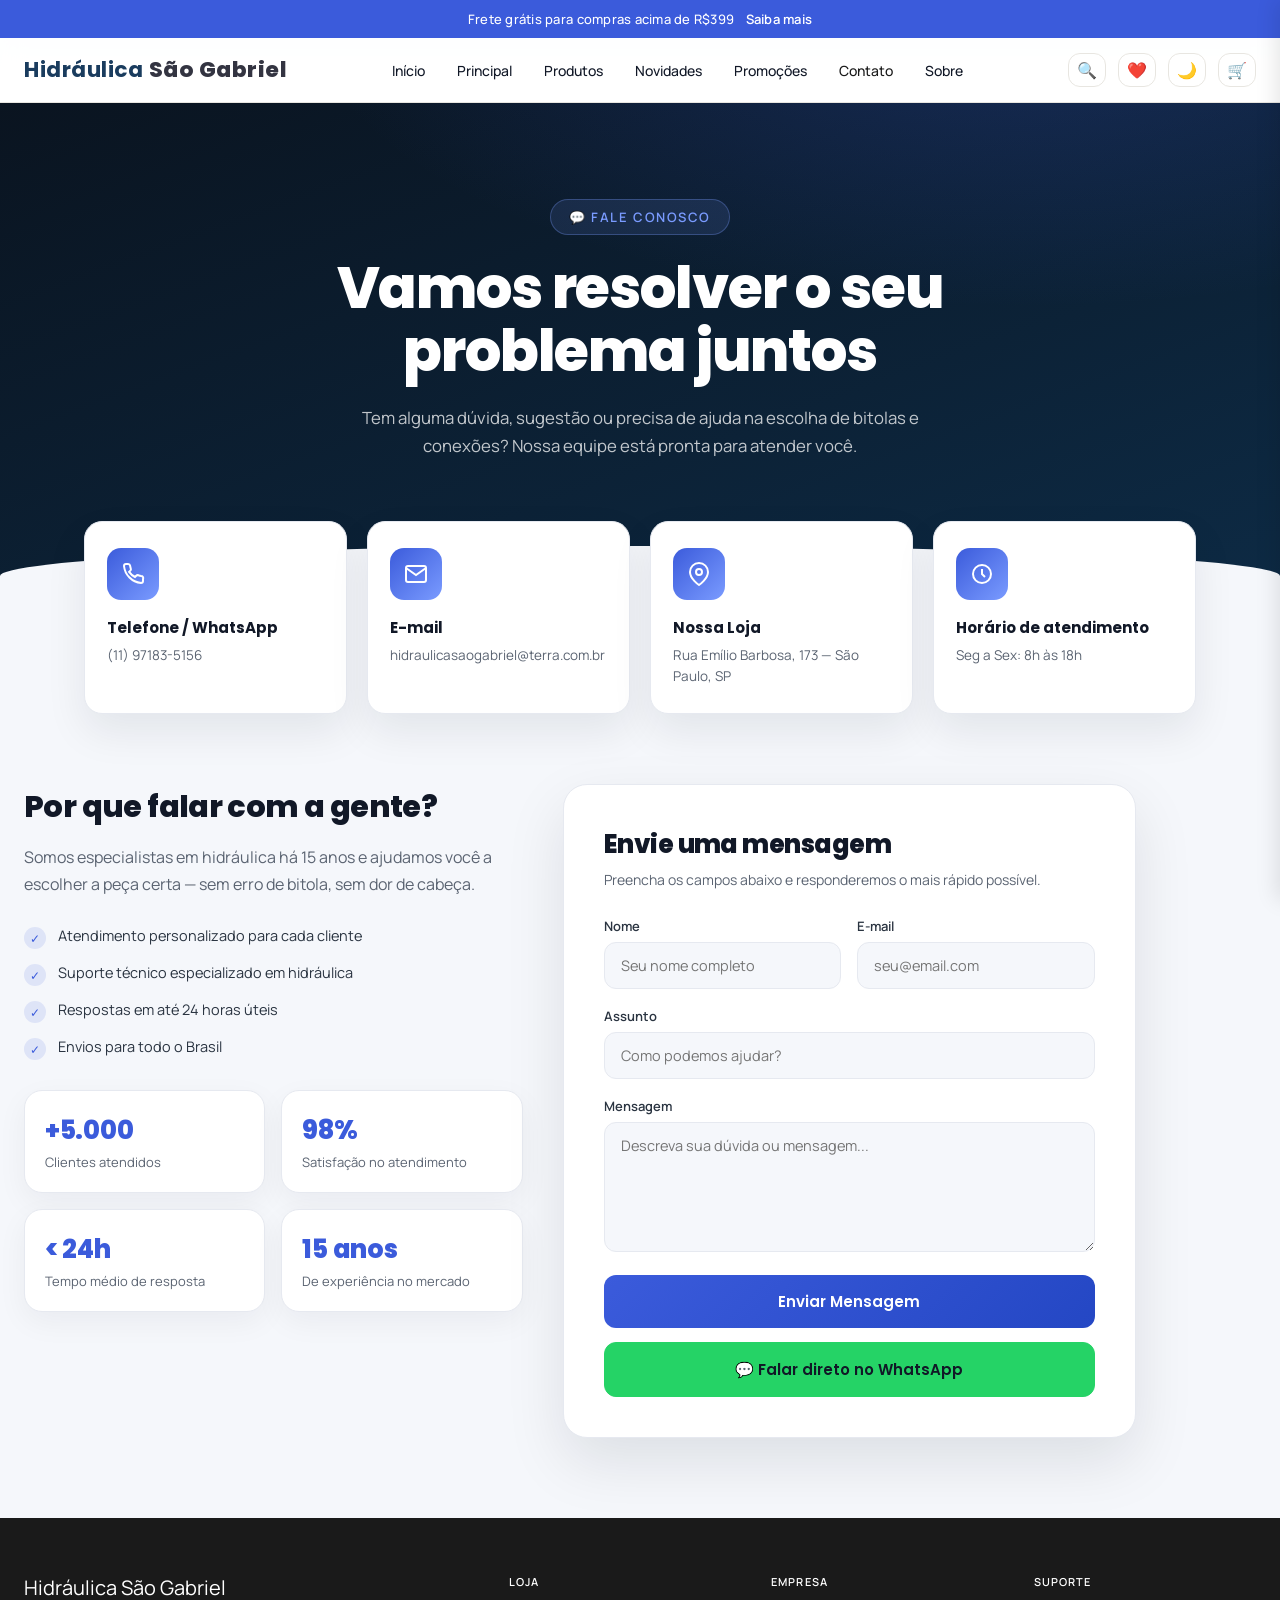
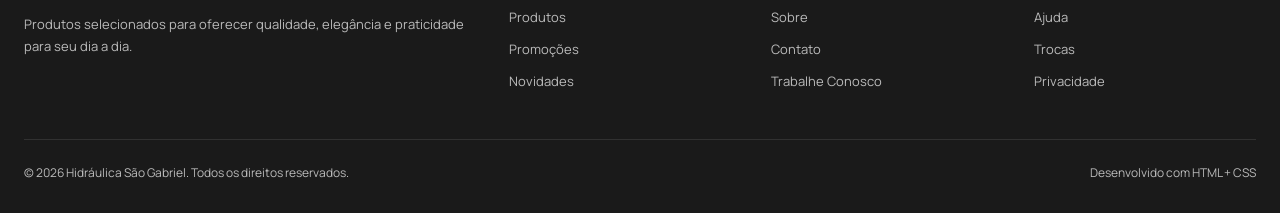
==== pages/contato.html @ 65eee52f "first commit" ====
<!DOCTYPE html>
<html lang="pt-BR">
<head>
    <meta charset="UTF-8">
    <meta name="viewport" content="width=device-width, initial-scale=1.0">
    <title>Contato — Hidráulica São Gabriel</title>

    <link rel="stylesheet" href="../css/style.css">
    <link rel="preconnect" href="https://fonts.googleapis.com">
    <link rel="preconnect" href="https://fonts.gstatic.com" crossorigin>
    <link href="https://fonts.googleapis.com/css2?family=Poppins:wght@400;600;700;800&family=Manrope:wght@400;500;600;700&display=swap" rel="stylesheet">

    <style>
        /* ═══════════════════════════════════════
           CONTATO — estilos dedicados da página
           ═══════════════════════════════════════ */
        :root {
            --navy:    #0a1420;
            --navy-2:  #0d2a44;
            --blue:    #3B5BDB;
            --blue-lt: #7a9bff;
            --surface: #ffffff;
            --surface-2:#f5f7fb;
            --ink:     #111827;
            --muted:   #5b6472;
            --line:    #e6e9f0;
            --radius:  18px;
            --radius-lg: 24px;
        }

        body.contato-page {
            background: var(--surface-2);
            font-family: 'Manrope', sans-serif;
            color: var(--ink);
            -webkit-font-smoothing: antialiased;
        }
        body.contato-page a { text-decoration: none; color: inherit; }

        .contato-wrap { max-width: 1160px; margin-inline: auto; padding-inline: 24px; }

        /* ── Hero ── */
        .contato-hero {
            position: relative;
            overflow: hidden;
            background:
                radial-gradient(1200px 500px at 80% -20%, rgba(59,91,219,.25), transparent 60%),
                linear-gradient(160deg, var(--navy) 0%, var(--navy-2) 100%);
            color: #fff;
            padding: 96px 0 120px;
            text-align: center;
        }
        .contato-hero::after {
            content: "";
            position: absolute;
            inset: auto 0 0 0;
            height: 70px;
            background: var(--surface-2);
            border-radius: 50% 50% 0 0 / 30px 30px 0 0;
            transform: translateY(35px);
        }
        .contato-hero__badge {
            display: inline-flex;
            align-items: center;
            gap: 8px;
            font-size: 13px;
            font-weight: 600;
            letter-spacing: .12em;
            text-transform: uppercase;
            color: var(--blue-lt);
            background: rgba(122,155,255,.12);
            border: 1px solid rgba(122,155,255,.3);
            padding: 8px 18px;
            border-radius: 999px;
            margin-bottom: 22px;
        }
        .contato-hero h1 {
            font-family: 'Poppins', sans-serif;
            font-size: clamp(2.3rem, 5vw, 3.6rem);
            font-weight: 800;
            letter-spacing: -.02em;
            line-height: 1.1;
            max-width: 700px;
            margin-inline: auto;
        }
        .contato-hero p {
            max-width: 560px;
            margin: 20px auto 0;
            color: rgba(255,255,255,.75);
            font-size: 1.05rem;
            line-height: 1.7;
        }

        /* ── Cards de contato ── */
        .contato-cards {
            display: grid;
            grid-template-columns: repeat(4, 1fr);
            gap: 20px;
            margin-top: -60px;
            position: relative;
            z-index: 3;
        }
        .contato-card {
            background: var(--surface);
            border: 1px solid var(--line);
            border-radius: var(--radius);
            padding: 26px 22px;
            box-shadow: 0 18px 40px rgba(10,20,32,.08);
            transition: transform .3s ease, box-shadow .3s ease;
        }
        .contato-card:hover {
            transform: translateY(-6px);
            box-shadow: 0 26px 55px rgba(10,20,32,.14);
        }
        .contato-card__icon {
            width: 52px; height: 52px;
            display: flex; align-items: center; justify-content: center;
            border-radius: 14px;
            background: linear-gradient(135deg, var(--blue), var(--blue-lt));
            color: #fff;
            margin-bottom: 16px;
        }
        .contato-card__icon svg { width: 24px; height: 24px; }
        .contato-card h3 {
            font-family: 'Poppins', sans-serif;
            font-size: 15px;
            font-weight: 700;
            margin-bottom: 6px;
        }
        .contato-card p {
            font-size: 13.5px;
            color: var(--muted);
            line-height: 1.55;
            word-break: break-word;
        }
        .contato-card a:hover { color: var(--blue); }

        /* ── Seção principal (info + form) ── */
        .contato-main {
            display: grid;
            grid-template-columns: 1fr 1.15fr;
            gap: 40px;
            margin: 70px 0 80px;
            align-items: start;
        }

        /* Info lateral */
        .contato-info h2 {
            font-family: 'Poppins', sans-serif;
            font-size: 1.9rem;
            font-weight: 800;
            letter-spacing: -.02em;
            margin-bottom: 14px;
        }
        .contato-info > p {
            color: var(--muted);
            line-height: 1.7;
            margin-bottom: 28px;
        }
        .contato-info__list { list-style: none; display: flex; flex-direction: column; gap: 14px; }
        .contato-info__list li {
            display: flex;
            align-items: flex-start;
            gap: 12px;
            font-size: 14.5px;
            color: #2a3441;
        }
        .contato-info__list .check {
            flex: none;
            width: 22px; height: 22px;
            display: flex; align-items: center; justify-content: center;
            border-radius: 50%;
            background: rgba(59,91,219,.12);
            color: var(--blue);
            font-size: 12px;
            margin-top: 1px;
        }

        /* Stats */
        .contato-stats {
            display: grid;
            grid-template-columns: 1fr 1fr;
            gap: 16px;
            margin-top: 30px;
        }
        .contato-stat {
            background: var(--surface);
            border: 1px solid var(--line);
            border-radius: var(--radius);
            padding: 20px;
            box-shadow: 0 10px 30px rgba(10,20,32,.05);
        }
        .contato-stat strong {
            display: block;
            font-family: 'Poppins', sans-serif;
            font-size: 1.6rem;
            font-weight: 800;
            color: var(--blue);
            letter-spacing: -.01em;
        }
        .contato-stat span {
            font-size: 13px;
            color: var(--muted);
        }

        /* Form card */
        .contato-form-card {
            background: var(--surface);
            border: 1px solid var(--line);
            border-radius: var(--radius-lg);
            padding: 40px;
            box-shadow: 0 24px 60px rgba(10,20,32,.1);
        }
        .contato-form-card h2 {
            font-family: 'Poppins', sans-serif;
            font-size: 1.6rem;
            font-weight: 800;
            letter-spacing: -.02em;
            margin-bottom: 6px;
        }
        .contato-form-card .sub {
            color: var(--muted);
            font-size: 14px;
            margin-bottom: 28px;
        }

        .field { margin-bottom: 18px; }
        .field label {
            display: block;
            font-size: 13px;
            font-weight: 600;
            margin-bottom: 7px;
            color: #2a3441;
        }
        .field input,
        .field textarea {
            width: 100%;
            font-family: inherit;
            font-size: 14.5px;
            padding: 13px 16px;
            border: 1.5px solid var(--line);
            border-radius: 12px;
            background: var(--surface-2);
            color: var(--ink);
            transition: border-color .2s, box-shadow .2s, background .2s;
            resize: vertical;
        }
        .field textarea { min-height: 130px; }
        .field input:focus,
        .field textarea:focus {
            outline: none;
            border-color: var(--blue);
            background: #fff;
            box-shadow: 0 0 0 4px rgba(59,91,219,.12);
        }
        .field-row {
            display: grid;
            grid-template-columns: 1fr 1fr;
            gap: 16px;
        }

        .btn-contato {
            display: inline-flex;
            align-items: center;
            justify-content: center;
            gap: 8px;
            width: 100%;
            padding: 15px 28px;
            border: none;
            border-radius: 12px;
            background: linear-gradient(135deg, var(--blue), #2447c4);
            color: #fff;
            font-family: 'Poppins', sans-serif;
            font-size: 15px;
            font-weight: 600;
            cursor: pointer;
            transition: transform .2s, box-shadow .2s;
        }
        .btn-contato:hover {
            transform: translateY(-2px);
            box-shadow: 0 14px 30px rgba(59,91,219,.35);
        }
        .btn-whats {
            display: inline-flex;
            align-items: center;
            justify-content: center;
            gap: 8px;
            width: 100%;
            margin-top: 14px;
            padding: 15px 28px;
            border: 1.5px solid #25d366;
            border-radius: 12px;
            background: #25d366;
            color: #fff;
            font-family: 'Poppins', sans-serif;
            font-size: 15px;
            font-weight: 600;
            transition: transform .2s, box-shadow .2s;
        }
        .btn-whats:hover {
            transform: translateY(-2px);
            box-shadow: 0 14px 30px rgba(37,211,102,.35);
        }

        /* Pop-up */
        .popup-overlay {
            display: none;
            position: fixed;
            inset: 0;
            background: rgba(10,20,32,.55);
            backdrop-filter: blur(3px);
            z-index: 1000;
            align-items: center;
            justify-content: center;
            padding: 20px;
        }
        .popup-overlay.aberto { display: flex; }
        .popup-card {
            background: var(--surface);
            border-radius: var(--radius-lg);
            padding: 44px 36px;
            max-width: 420px;
            width: 100%;
            text-align: center;
            box-shadow: 0 30px 70px rgba(0,0,0,.25);
            animation: popup-in .35s ease;
        }
        @keyframes popup-in {
            from { opacity: 0; transform: translateY(20px) scale(.96); }
            to   { opacity: 1; transform: translateY(0) scale(1); }
        }
        .popup-card .icon {
            width: 72px; height: 72px;
            margin: 0 auto 18px;
            border-radius: 50%;
            background: rgba(37,211,102,.15);
            display: flex; align-items: center; justify-content: center;
            font-size: 34px;
        }
        .popup-card h3 {
            font-family: 'Poppins', sans-serif;
            font-size: 1.4rem;
            font-weight: 800;
            margin-bottom: 10px;
        }
        .popup-card p { color: var(--muted); font-size: 14px; margin-bottom: 26px; line-height: 1.6; }

        /* Responsivo */
        @media (max-width: 900px) {
            .contato-cards { grid-template-columns: 1fr 1fr; }
            .contato-main { grid-template-columns: 1fr; }
        }
        @media (max-width: 560px) {
            .contato-cards { grid-template-columns: 1fr; }
            .contato-stats { grid-template-columns: 1fr; }
            .field-row { grid-template-columns: 1fr; }
            .contato-form-card { padding: 26px 20px; }
            .contato-hero { padding: 80px 0 100px; }
        }
        /* ═══════════════════════════════════════
   DARK MODE — tema escuro
   ═══════════════════════════════════════ */
body.dark-mode.sobre-page,
body.dark-mode.contato-page {
    --surface:   #151f2f;
    --surface-2: #0b1220;
    --ink:       #eef2f8;
    --muted:     #a4b1c2;
    --line:      #2b3b54;
    background: var(--surface-2);
    color: var(--ink);
}

/* Textos que estavam com cor clara fixa */
body.dark-mode .sobre-porque__list li,
body.dark-mode .contato-info__list li,
body.dark-mode .field label {
    color: #e8edf5;
}

/* Campos de formulário */
body.dark-mode .field input,
body.dark-mode .field textarea {
    background: var(--surface);
    color: var(--ink);
    border-color: var(--line);
}
body.dark-mode .field input::placeholder,
body.dark-mode .field textarea::placeholder {
    color: #7b8aa0;
}
body.dark-mode .field input:focus,
body.dark-mode .field textarea:focus {
    background: #1b2637;
    border-color: var(--blue-lt);
    box-shadow: 0 0 0 4px rgba(122,155,255,.16);
}

/* Ajustes de contraste no escuro */
body.dark-mode .sobre-cat strong,
body.dark-mode .sobre-stat__num,
body.dark-mode .contato-stat strong {
    color: var(--blue-lt);
}

    </style>
</head>
<body class="contato-page">

    <!-- Banner -->
    <div class="promo-banner">
        Frete grátis para compras acima de R$399
        <a href="#">Saiba mais</a>
    </div>

    <header class="header">
        <div class="container header__inner">
            <a href="index.html" class="header__logo">
                <span class="header__logo-text">Hidráulica <strong>São Gabriel</strong></span>
            </a>

            <nav>
                <ul class="header__nav">
                    <li><a href="index.html">Início</a></li>
                    <li><a href="paginamain.html">Principal</a></li>
                    <li><a href="produtos.html">Produtos</a></li>
                    <li><a href="novidades.html">Novidades</a></li>
                    <li><a href="promocoes.html">Promoções</a></li>
                    <li><a href="contato.html" class="active">Contato</a></li>
                    <li><a href="sobree.html">Sobre</a></li>
                </ul>
            </nav>

            <div class="header__actions">
                <button class="btn--icon" aria-label="Buscar">🔍</button>
                <button class="btn--icon" aria-label="Favoritos">❤️</button>
                <button class="btn--icon" id="theme-toggle" aria-label="Alternar tema">🌙</button>
                <button class="btn--icon" id="cart-toggle" aria-label="Abrir carrinho">
                    🛒
                    <span class="cart-count" id="cart-count">0</span>
                </button>
            </div>
        </div>
    </header>

    <!-- Hero -->
    <section class="contato-hero">
        <div class="contato-wrap">
            <span class="contato-hero__badge">💬 Fale conosco</span>
            <h1>Vamos resolver o seu problema juntos</h1>
            <p>Tem alguma dúvida, sugestão ou precisa de ajuda na escolha de bitolas e conexões? Nossa equipe está pronta para atender você.</p>
        </div>
    </section>

    <!-- Cards de contato -->
    <section>
        <div class="contato-wrap">
            <div class="contato-cards">

                <div class="contato-card">
                    <div class="contato-card__icon">
                        <svg width="24" height="24" fill="none" stroke="currentColor" stroke-width="2" viewBox="0 0 24 24">
                            <path d="M22 16.92V19a2 2 0 0 1-2 2A19 19 0 0 1 3 4a2 2 0 0 1 2-2h2.09a2 2 0 0 1 2 1.72c.127.96.361 1.903.7 2.81a2 2 0 0 1-.45 2.11L8.09 9.91A16 16 0 0 0 14 15l1.27-1.27a2 2 0 0 1 2.11-.45c.907.339 1.85.573 2.81.7A2 2 0 0 1 22 16.92z"/>
                        </svg>
                    </div>
                    <h3>Telefone / WhatsApp</h3>
                    <p><a href="https://wa.me/5511971835156" target="_blank">(11) 97183-5156</a></p>
                </div>

                <div class="contato-card">
                    <div class="contato-card__icon">
                        <svg width="24" height="24" fill="none" stroke="currentColor" stroke-width="2" viewBox="0 0 24 24">
                            <path d="M4 4h16c1.1 0 2 .9 2 2v12c0 1.1-.9 2-2 2H4c-1.1 0-2-.9-2-2V6c0-1.1.9-2 2-2z"/><polyline points="22,6 12,13 2,6"/>
                        </svg>
                    </div>
                    <h3>E-mail</h3>
                    <p><a href="mailto:hidraulicasaogabriel@terra.com.br">hidraulicasaogabriel@terra.com.br</a></p>
                </div>

                <div class="contato-card">
                    <div class="contato-card__icon">
                        <svg width="24" height="24" fill="none" stroke="currentColor" stroke-width="2" viewBox="0 0 24 24">
                            <path d="M21 10c0 7-9 13-9 13S3 17 3 10a9 9 0 0 1 18 0z"/><circle cx="12" cy="10" r="3"/>
                        </svg>
                    </div>
                    <h3>Nossa Loja</h3>
                    <p>Rua Emílio Barbosa, 173 — São Paulo, SP</p>
                </div>

                <div class="contato-card">
                    <div class="contato-card__icon">
                        <svg width="24" height="24" fill="none" stroke="currentColor" stroke-width="2" viewBox="0 0 24 24">
                            <circle cx="12" cy="12" r="9"/><path d="M12 7v5l3 3"/>
                        </svg>
                    </div>
                    <h3>Horário de atendimento</h3>
                    <p>Seg a Sex: 8h às 18h<br></p>
                </div>

            </div>
        </div>
    </section>

    <!-- Conteúdo principal -->
    <section>
        <div class="contato-wrap contato-main">

            <!-- Coluna de info -->
            <div class="contato-info">
                <h2>Por que falar com a gente?</h2>
                <p>Somos especialistas em hidráulica há 15 anos e ajudamos você a escolher a peça certa — sem erro de bitola, sem dor de cabeça.</p>

                <ul class="contato-info__list">
                    <li><span class="check">✓</span> Atendimento personalizado para cada cliente</li>
                    <li><span class="check">✓</span> Suporte técnico especializado em hidráulica</li>
                    <li><span class="check">✓</span> Respostas em até 24 horas úteis</li>
                    <li><span class="check">✓</span> Envios para todo o Brasil</li>
                </ul>

                <div class="contato-stats">
                    <div class="contato-stat">
                        <strong>+5.000</strong>
                        <span>Clientes atendidos</span>
                    </div>
                    <div class="contato-stat">
                        <strong>98%</strong>
                        <span>Satisfação no atendimento</span>
                    </div>
                    <div class="contato-stat">
                        <strong>&lt; 24h</strong>
                        <span>Tempo médio de resposta</span>
                    </div>
                    <div class="contato-stat">
                        <strong>15 anos</strong>
                        <span>De experiência no mercado</span>
                    </div>
                </div>
            </div>

            <!-- Formulário -->
            <div class="contato-form-card">
                <h2>Envie uma mensagem</h2>
                <p class="sub">Preencha os campos abaixo e responderemos o mais rápido possível.</p>

                <form id="contact-form">
                    <div class="field-row">
                        <div class="field">
                            <label for="field-nome">Nome</label>
                            <input type="text" id="field-nome" placeholder="Seu nome completo">
                        </div>
                        <div class="field">
                            <label for="field-email">E-mail</label>
                            <input type="email" id="field-email" placeholder="seu@email.com">
                        </div>
                    </div>

                    <div class="field">
                        <label for="field-assunto">Assunto</label>
                        <input type="text" id="field-assunto" placeholder="Como podemos ajudar?">
                    </div>

                    <div class="field">
                        <label for="field-mensagem">Mensagem</label>
                        <textarea id="field-mensagem" placeholder="Descreva sua dúvida ou mensagem..."></textarea>
                    </div>

                    <button type="submit" class="btn-contato">
                        Enviar Mensagem
                    </button>

                    <a href="https://wa.me/5511971835156" target="_blank" class="btn-whats">
                        💬 Falar direto no WhatsApp
                    </a>
                </form>
            </div>

        </div>
    </section>

    <!-- Pop-up de confirmação -->
    <div class="popup-overlay" id="popup-overlay">
        <div class="popup-card">
            <div class="icon">✅</div>
            <h3>Mensagem enviada!</h3>
            <p>Obrigado por entrar em contato.<br>Responderemos em até 24 horas úteis.</p>
            <button id="popup-fechar" class="btn-contato" style="width:100%;">Fechar</button>
        </div>
    </div>

    <footer class="footer">
        <div class="container">
            <div class="footer__grid">
                <div>
                    <div class="footer__logo">Hidráulica São Gabriel</div>
                    <p class="footer__desc">
                        Produtos selecionados para oferecer qualidade,
                        elegância e praticidade para seu dia a dia.
                    </p>
                </div>
                <div>
                    <h4 class="footer__heading">Loja</h4>
                    <ul class="footer__links">
                        <li><a href="produtos.html">Produtos</a></li>
                        <li><a href="promocoes.html">Promoções</a></li>
                        <li><a href="novidades.html">Novidades</a></li>
                    </ul>
                </div>
                <div>
                    <h4 class="footer__heading">Empresa</h4>
                    <ul class="footer__links">
                        <li><a href="sobree.html">Sobre</a></li>
                        <li><a href="contato.html">Contato</a></li>
                        <li><a href="#">Trabalhe Conosco</a></li>
                    </ul>
                </div>
                <div>
                    <h4 class="footer__heading">Suporte</h4>
                    <ul class="footer__links">
                        <li><a href="#">Ajuda</a></li>
                        <li><a href="#">Trocas</a></li>
                        <li><a href="#">Privacidade</a></li>
                    </ul>
                </div>
            </div>

            <div class="footer__bottom">
                <span>© 2026 Hidráulica São Gabriel. Todos os direitos reservados.</span>
                <span>Desenvolvido com HTML + CSS</span>
            </div>
        </div>
    </footer>

    <!-- Carrinho lateral -->
    <div class="cart-overlay" id="cart-overlay"></div>
    <aside class="cart-sidebar" id="cart-sidebar">
        <div class="cart-sidebar__header">
            <h3>Seu carrinho</h3>
            <button class="cart-close" id="cart-close">✕</button>
        </div>
        <div class="cart-sidebar__items" id="cart-items"></div>
        <div class="cart-sidebar__footer">
            <div class="cart-total">
                <span>Total</span>
                <span id="cart-total">R$ 0,00</span>
            </div>
            <button class="btn btn--primary" style="width:100%;">Finalizar Compra</button>
        </div>
    </aside>

    <script src="../js/js.js"></script>
    <script>
        // ── Pop-up do formulário ──────────────────────
        const form        = document.getElementById("contact-form");
        const popup       = document.getElementById("popup-overlay");
        const popupFechar = document.getElementById("popup-fechar");

        form.addEventListener("submit", function(e) {
            e.preventDefault();

            const nome     = document.getElementById("field-nome").value.trim();
            const email    = document.getElementById("field-email").value.trim();
            const mensagem = document.getElementById("field-mensagem").value.trim();

            if (!nome || !email || !mensagem) {
                alert("Por favor, preencha pelo menos nome, e-mail e mensagem.");
                return;
            }

            popup.classList.add("aberto");
            form.reset();
        });

        popupFechar.addEventListener("click", function() {
            popup.classList.remove("aberto");
        });

        popup.addEventListener("click", function(e) {
            if (e.target === popup) {
                popup.classList.remove("aberto");
            }
        });

        // ── Dark mode ─────────────────────────────────
        const themeBtn = document.getElementById("theme-toggle");

        themeBtn.addEventListener("click", () => {
            document.body.classList.toggle("dark-mode");
            if (document.body.classList.contains("dark-mode")) {
                themeBtn.textContent = "☀️";
                localStorage.setItem("theme", "dark");
            } else {
                themeBtn.textContent = "🌙";
                localStorage.setItem("theme", "light");
            }
        });

        if (localStorage.getItem("theme") === "dark") {
            document.body.classList.add("dark-mode");
            themeBtn.textContent = "☀️";
        }
    </script>

</body>
</html>
---- css/style.css ----
@import url('https://fonts.googleapis.com/css2?family=Manrope:wght@400;500;600;700&display=swap');

/* ── Tokens ─────────────────────────────────── */
:root {
  --color-bg:        #FFFFFF;
  --color-surface:   #F7F6F3;
  --color-border:    #E8E6E1;
  --color-text:      #1A1A1A;
  --color-muted:     #6B6B6B;
  --color-accent:    #3B5BDB;
  --color-accent-dk: #2F4AC0;
  --color-danger:    #E03131;
  --color-success:   #2F9E44;

  --font-display: 'Manrope', sans-serif;
  --font-ui: 'Manrope', sans-serif;

  --radius-sm:  6px;
  --radius-md:  12px;
  --radius-lg:  20px;
  --radius-pill: 999px;

  --shadow-card:  0 1px 3px rgba(0,0,0,.06), 0 4px 16px rgba(0,0,0,.04);
  --shadow-hover: 0 4px 12px rgba(0,0,0,.10), 0 12px 32px rgba(0,0,0,.08);
  --shadow-btn:   0 1px 2px rgba(59,91,219,.30);

  --transition: 200ms cubic-bezier(.4,0,.2,1);
  --max-width: 1280px;
}

/* ── Reset leve ─────────────────────────────── */
*, *::before, *::after { box-sizing: border-box; margin: 0; padding: 0; }
html { scroll-behavior: smooth; }
html {
    max-width: 100%;
    overflow-x: clip;
}
body {
    max-width: 100%;
    overflow-x: clip;
}
img { display: block; max-width: 100%; }
a { color: inherit; text-decoration: none; }
button, input, select, textarea { font-family: inherit; font-size: inherit; }

/* ── Layout ─────────────────────────────────── */
.container {
  width: 100%;
  max-width: var(--max-width);
  margin-inline: auto;
  padding-inline: 24px;
}
.section { padding-block: 64px; }
.section--surface { background: var(--color-surface); }

/* ── Header / Nav ───────────────────────────── */
.header {
  position: sticky;
  top: 0;
  z-index: 100;
  background: rgba(255,255,255,.92);
  backdrop-filter: blur(12px);
  border-bottom: 1px solid var(--color-border);
}
.header__inner {
  display: flex;
  align-items: center;
  justify-content: space-between;
  height: 64px;
}
.header__logo {
  font-family: var(--font-display);
  font-size: 22px;
  letter-spacing: -.3px;
  color: var(--color-text);
}
.header__logo img { width: 120px; height: auto; max-width: 100%; }
.header__nav {
  display: flex;
  align-items: center;
  gap: 32px;
  list-style: none;
}
.header__nav a {
  font-size: 14px;
  font-weight: 500;
  color: var(--color-muted);
  transition: color var(--transition);
}
.header__nav a:hover,
.header__nav a.active { color: var(--color-text); }
.header__actions { display: flex; align-items: center; gap: 12px; }

.menu-toggle {
  display: none;
  flex-direction: column;
  justify-content: center;
  gap: 5px;
  width: 40px; height: 40px;
  border: none;
  background: transparent;
  cursor: pointer;
  padding: 8px;
}
.menu-toggle span,
.menu-toggle::before,
.menu-toggle::after {
  content: "";
  display: block;
  width: 100%;
  height: 2px;
  background: var(--color-text);
  border-radius: 2px;
  transition: transform var(--transition), opacity var(--transition);
}
.menu-toggle[aria-expanded="true"]::before { transform: translateY(7px) rotate(45deg); }
.menu-toggle[aria-expanded="true"] span     { opacity: 0; }
.menu-toggle[aria-expanded="true"]::after   { transform: translateY(-7px) rotate(-45deg); }

/* ── Hero ───────────────────────────────────── */
.hero {
  padding-block: 96px 80px;
  text-align: center;
  position: relative;
  background-image: linear-gradient(rgba(0,0,0,0.5), rgba(0,0,0,0.5)), url('../img/foto-agua.jpg');
  background-size: cover;
  background-position: center;
  color: #fff;
}
.hero__eyebrow {
  display: inline-block;
  font-size: 11px;
  font-weight: 600;
  letter-spacing: .12em;
  text-transform: uppercase;
  color: #fff;
  margin-bottom: 20px;
  opacity: .9;
}
.hero__title {
  font-family: var(--font-display);
  font-size: clamp(36px, 5vw, 64px);
  line-height: 1.1;
  letter-spacing: -.02em;
  max-width: 700px;
  margin-inline: auto;
  margin-bottom: 20px;
}
.hero__subtitle {
  font-size: 17px;
  color: rgba(255,255,255,.85);
  max-width: 480px;
  margin-inline: auto;
  margin-bottom: 36px;
}
.hero__actions {
  display: flex;
  align-items: center;
  justify-content: center;
  gap: 12px;
  flex-wrap: wrap;
}

/* ── Botões ─────────────────────────────────── */
.btn {
  display: inline-flex;
  align-items: center;
  justify-content: center;
  gap: 8px;
  padding: 10px 22px;
  border-radius: var(--radius-pill);
  font-size: 14px;
  font-weight: 500;
  cursor: pointer;
  border: none;
  transition: all var(--transition);
  white-space: nowrap;
}
.btn--primary {
  background: var(--color-accent);
  color: #fff;
  box-shadow: var(--shadow-btn);
}
.btn--primary:hover {
  background: var(--color-accent-dk);
  box-shadow: 0 2px 8px rgba(59,91,219,.40);
  transform: translateY(-1px);
}
.btn--primary:active { transform: translateY(0); }
.btn--ghost {
  background: transparent;
  color: #fff;
  border: 1.5px solid rgba(255,255,255,.6);
}
.btn--ghost:hover {
  border-color: #fff;
  background: rgba(255,255,255,.15);
}
.btn--sm { padding: 7px 16px; font-size: 13px; }
.btn--lg { padding: 13px 28px; font-size: 15px; }
.btn--icon {
  position: relative;
  padding: 8px;
  border-radius: var(--radius-md);
  background: transparent;
  border: 1.5px solid var(--color-border);
  color: var(--color-text);
  cursor: pointer;
  transition: all var(--transition);
  line-height: 1;
}
.btn--icon:hover { background: var(--color-surface); border-color: var(--color-text); }

/* ── Badge / Tag ────────────────────────────── */
.badge {
  display: inline-flex;
  align-items: center;
  padding: 3px 10px;
  border-radius: var(--radius-pill);
  font-size: 11px;
  font-weight: 600;
  letter-spacing: .04em;
  text-transform: uppercase;
}
.badge--new      { background: #EDF2FF; color: var(--color-accent); }
.badge--sale     { background: #FFF0F0; color: var(--color-danger); }
.badge--sold-out { background: var(--color-surface); color: var(--color-muted); }
.badge--success  { background: #EBFBEE; color: var(--color-success); }

/* ── Grid de produtos ───────────────────────── */
.products-grid {
  display: grid;
  grid-template-columns: repeat(auto-fill, minmax(240px, 1fr));
  gap: 24px;
}

/* ── Card de produto ────────────────────────── */
.product-card {
  background: var(--color-bg);
  border-radius: var(--radius-md);
  overflow: hidden;
  box-shadow: var(--shadow-card);
  transition: box-shadow var(--transition), transform var(--transition);
  cursor: pointer;
}
.product-card:hover {
  box-shadow: var(--shadow-hover);
  transform: translateY(-3px);
}
.product-card__image {
  aspect-ratio: 4 / 3;
  background: var(--color-surface);
  overflow: hidden;
  position: relative;
}
.product-card__image img {
  width: 100%;
  height: 100%;
  object-fit: cover;
  transition: transform 400ms ease;
}
.product-card:hover .product-card__image img { transform: scale(1.04); }
.product-card__badges {
  position: absolute;
  top: 12px;
  left: 12px;
  display: flex;
  gap: 6px;
}
.product-card__wishlist {
  position: absolute;
  top: 10px;
  right: 10px;
  background: rgba(255,255,255,.85);
  backdrop-filter: blur(4px);
  border: none;
  border-radius: var(--radius-pill);
  width: 34px;
  height: 34px;
  display: flex;
  align-items: center;
  justify-content: center;
  cursor: pointer;
  color: var(--color-muted);
  transition: all var(--transition);
}
.product-card__wishlist:hover { color: var(--color-danger); }
.product-card__body { padding: 16px; }
.product-card__category {
  font-size: 11px;
  font-weight: 600;
  letter-spacing: .08em;
  text-transform: uppercase;
  color: var(--color-muted);
  margin-bottom: 4px;
}
.product-card__name {
  font-size: 15px;
  font-weight: 500;
  line-height: 1.35;
  margin-bottom: 10px;
}
.product-card__footer {
  display: flex;
  align-items: center;
  justify-content: space-between;
}
.product-card__price {
  display: flex;
  align-items: baseline;
  gap: 6px;
}
.product-card__price .current {
  font-size: 17px;
  font-weight: 600;
}
.product-card__price .original {
  font-size: 13px;
  color: var(--color-muted);
  text-decoration: line-through;
}

/* ── Cabeçalho de seção ─────────────────────── */
.section-header {
  display: flex;
  align-items: flex-end;
  justify-content: space-between;
  margin-bottom: 36px;
  gap: 16px;
}
.section-header__title {
  font-family: var(--font-display);
  font-size: clamp(24px, 3vw, 36px);
  line-height: 1.15;
  letter-spacing: -.01em;
}
.section-header__sub {
  font-size: 14px;
  color: var(--color-muted);
  margin-top: 6px;
}

/* ── Banner promocional ─────────────────────── */
.promo-banner {
  background: var(--color-accent);
  color: #fff;
  text-align: center;
  padding: 10px 24px;
  font-size: 13px;
  font-weight: 500;
  letter-spacing: .02em;
}
.promo-banner a {
  color: #fff;
  text-decoration: underline;
  text-underline-offset: 3px;
  margin-left: 8px;
  font-weight: 600;
}

/* ── Filtros / Pills ────────────────────────── */
.filter-bar {
  display: flex;
  align-items: center;
  gap: 8px;
  flex-wrap: wrap;
  margin-bottom: 32px;
}
.filter-pill {
  padding: 6px 16px;
  border-radius: var(--radius-pill);
  border: 1.5px solid var(--color-border);
  font-size: 13px;
  font-weight: 500;
  cursor: pointer;
  background: var(--color-bg);
  color: var(--color-muted);
  transition: all var(--transition);
}
.filter-pill:hover  { border-color: var(--color-text); color: var(--color-text); }
.filter-pill.active { border-color: var(--color-accent); background: #EDF2FF; color: var(--color-accent); }

/* ── Campo de busca ─────────────────────────── */
.search-field {
  position: relative;
  width: 100%;
  max-width: 360px;
}
.search-field__icon {
  position: absolute;
  left: 14px;
  top: 50%;
  transform: translateY(-50%);
  color: var(--color-muted);
  pointer-events: none;
}
.search-field input {
  width: 100%;
  padding: 10px 14px 10px 42px;
  border: 1.5px solid var(--color-border);
  border-radius: var(--radius-pill);
  background: var(--color-surface);
  color: var(--color-text);
  font-size: 14px;
  outline: none;
  transition: border-color var(--transition), background var(--transition);
}
.search-field input::placeholder { color: var(--color-muted); }
.search-field input:focus {
  border-color: var(--color-accent);
  background: var(--color-bg);
}

/* ── Inputs genéricos ───────────────────────── */
.field { margin-bottom: 20px; }
.field label {
  display: block;
  font-size: 13px;
  font-weight: 500;
  margin-bottom: 6px;
}
.field input,
.field select,
.field textarea {
  width: 100%;
  padding: 10px 14px;
  border: 1.5px solid var(--color-border);
  border-radius: var(--radius-sm);
  background: var(--color-bg);
  color: var(--color-text);
  font-size: 14px;
  outline: none;
  transition: border-color var(--transition);
}
.field input:focus,
.field select:focus,
.field textarea:focus { border-color: var(--color-accent); }
.field textarea { resize: vertical; min-height: 100px; }
.field .hint { font-size: 12px; color: var(--color-muted); margin-top: 5px; }
.field.has-error input { border-color: var(--color-danger); }
.field .error-msg { font-size: 12px; color: var(--color-danger); margin-top: 5px; }

/* ── Rating / Estrelas ──────────────────────── */
.rating {
  display: flex;
  align-items: center;
  gap: 4px;
}
.rating__stars { color: #F59F00; letter-spacing: 1px; }
.rating__count { font-size: 12px; color: var(--color-muted); }

/* ── Divider ────────────────────────────────── */
.divider {
  height: 1px;
  background: var(--color-border);
  margin-block: 40px;
}

/* ── Footer ─────────────────────────────────── */
.footer {
  background: var(--color-text);
  color: rgba(255,255,255,.7);
  padding-block: 56px 32px;
}
.footer__grid {
  display: grid;
  grid-template-columns: 2fr 1fr 1fr 1fr;
  gap: 40px;
  margin-bottom: 48px;
}
.footer__logo {
  font-family: var(--font-display);
  font-size: 20px;
  color: #fff;
  margin-bottom: 12px;
}
.footer__desc { font-size: 13px; line-height: 1.7; }
.footer__heading {
  font-size: 11px;
  font-weight: 600;
  letter-spacing: .1em;
  text-transform: uppercase;
  color: #fff;
  margin-bottom: 16px;
}
.footer__links { list-style: none; display: flex; flex-direction: column; gap: 10px; }
.footer__links a {
  font-size: 13px;
  color: rgba(255,255,255,.6);
  transition: color var(--transition);
}
.footer__links a:hover { color: #fff; }
.footer__bottom {
  display: flex;
  align-items: center;
  justify-content: space-between;
  padding-top: 24px;
  border-top: 1px solid rgba(255,255,255,.1);
  font-size: 12px;
}

/* ── Responsivo ─────────────────────────────── */
@media (max-width: 900px) {
  .footer__grid { grid-template-columns: 1fr 1fr; }
  .menu-toggle { display: flex; }
  .header__nav {
    position: fixed;
    top: 64px;
    left: 0; right: 0; bottom: 0;
    flex-direction: column;
    align-items: flex-start;
    gap: 0;
    padding: 12px 24px;
    background: var(--color-bg);
    border-top: 1px solid var(--color-border);
    overflow-y: auto;
    transform: translateX(-100%);
    transition: transform var(--transition);
  }
  .header__nav.is-open { transform: translateX(0); }
  .header__nav a {
    width: 100%;
    padding: 14px 0;
    border-bottom: 1px solid var(--color-border);
    font-size: 15px;
  }
  .trust-bar__grid { grid-template-columns: repeat(2, 1fr); }
  .categories-grid { grid-template-columns: repeat(2, 1fr); }
  .about-strip { grid-template-columns: 1fr; }
}
@media (max-width: 600px) {
  .section { padding-block: 40px; }
  .hero { padding-block: 56px 40px; }
  .footer__grid { grid-template-columns: 1fr; }
  .footer__bottom { flex-direction: column; gap: 8px; text-align: center; }
  .section-header { flex-direction: column; align-items: flex-start; }
  .products-grid { grid-template-columns: repeat(2, 1fr); gap: 14px; }
  .container { padding-inline: 16px; }
  .search-field input,
  .field input,
  .field select,
  .field textarea { font-size: 16px; }
  .btn--icon,
  .product-card__wishlist,
  .cart-item__qty-btn,
  .cart-close { min-width: 40px; min-height: 40px; }
  .about-strip__panel { padding: 22px; }
  .hsg-video-bottom { gap: 14px; }
  .trust-bar__grid { grid-template-columns: 1fr; }
  .categories-grid { grid-template-columns: 1fr; }
}
@media (max-width: 380px) {
  .products-grid { grid-template-columns: 1fr; }
  .hero__title { font-size: clamp(28px, 8vw, 36px); }
  .header__logo img { width: 90px; }
}

/* ── Utilitários ────────────────────────────── */
.text-center  { text-align: center; }
.text-muted   { color: var(--color-muted); }
.font-display { font-family: var(--font-display); }
.sr-only {
  position: absolute;
  width: 1px; height: 1px;
  padding: 0; margin: -1px;
  overflow: hidden;
  clip: rect(0,0,0,0);
  white-space: nowrap;
  border: 0;
}

/* ── Skeleton loader ────────────────────────── */
@keyframes shimmer {
  from { background-position: -400px 0; }
  to   { background-position:  400px 0; }
}
.skeleton {
  background: linear-gradient(90deg,
    var(--color-surface) 0%,
    #EDECEA 50%,
    var(--color-surface) 100%
  );
  background-size: 800px 100%;
  animation: shimmer 1.4s infinite linear;
  border-radius: var(--radius-sm);
}

/* ── Trust bar ──────────────────────────────── */
.trust-bar { border-bottom: 1px solid var(--color-border); }
.trust-bar__grid {
  display: grid;
  grid-template-columns: repeat(4, 1fr);
  gap: 24px;
  padding-block: 28px;
}
.trust-bar__item {
  display: flex;
  align-items: center;
  gap: 12px;
  font-size: 13px;
  color: var(--color-muted);
}
.trust-bar__item svg { flex-shrink: 0; color: var(--color-accent); }
.trust-bar__item strong {
  display: block;
  color: var(--color-text);
  font-size: 14px;
  font-weight: 600;
}

/* ── Categorias ─────────────────────────────── */
.categories-grid {
  display: grid;
  grid-template-columns: repeat(4, 1fr);
  gap: 16px;
  margin-top: 28px;
}
.category-card {
  background: var(--color-bg);
  border: 1.5px solid var(--color-border);
  border-radius: var(--radius-lg);
  padding: 24px 20px;
  display: flex;
  flex-direction: column;
  gap: 14px;
  box-shadow: var(--shadow-card);
  transition: box-shadow var(--transition), transform var(--transition), border-color var(--transition);
}
.category-card:hover {
  box-shadow: var(--shadow-hover);
  transform: translateY(-3px);
  border-color: var(--color-accent);
}
.category-card__icon {
  width: 42px; height: 42px;
  border-radius: var(--radius-md);
  background: #EDF2FF;
  color: var(--color-accent);
  display: flex; align-items: center; justify-content: center;
}
.category-card__name {
  font-family: var(--font-display);
  font-size: 17px;
  font-weight: 600;
}
.category-card__count {
  font-size: 12.5px;
  color: var(--color-muted);
}

/* ── Diferenciais ───────────────────────────── */
.about-strip {
  display: grid;
  grid-template-columns: 1fr 1fr;
  gap: 56px;
  align-items: center;
}
.about-strip__title {
  font-family: var(--font-display);
  font-size: clamp(24px, 3vw, 32px);
  margin-bottom: 16px;
}
.about-strip__text {
  color: var(--color-muted);
  margin-bottom: 24px;
}
.about-strip__list {
  list-style: none;
  display: flex;
  flex-direction: column;
  gap: 14px;
}
.about-strip__list li {
  display: flex;
  gap: 12px;
  align-items: flex-start;
  font-size: 14px;
}
.about-strip__list li::before {
  content: "";
  flex-shrink: 0;
  width: 6px; height: 6px;
  margin-top: 7px;
  border-radius: 999px;
  background: var(--color-accent);
}
.about-strip__panel {
  background: var(--color-text);
  color: #fff;
  border-radius: var(--radius-lg);
  padding: 32px;
}

/* ── Vídeo HSG ──────────────────────────────── */
.hsg-video-section {
  padding: 90px 0;
  background: var(--color-surface);
  overflow: hidden;
}
.hsg-video-header {
  text-align: center;
  max-width: 720px;
  margin: 0 auto 42px;
}
.hsg-video-eyebrow {
  display: inline-block;
  font-size: 11px;
  font-weight: 700;
  letter-spacing: .18em;
  color: var(--color-accent);
  margin-bottom: 14px;
}
.hsg-video-header h2 {
  font-family: var(--font-display);
  font-size: clamp(30px, 4vw, 48px);
  line-height: 1.1;
  margin-bottom: 16px;
}
.hsg-video-header h2 span { color: var(--color-accent); }
.hsg-video-header p {
  color: var(--color-muted);
  font-size: 15px;
  max-width: 560px;
  margin: auto;
}
.hsg-video-wrapper {
  position: relative;
  width: 100%;
  max-width: 1100px;
  aspect-ratio: 16 / 9;
  margin: auto;
  border-radius: 24px;
  overflow: hidden;
  background: #111;
  box-shadow: 0 25px 60px rgba(0,0,0,.18), 0 5px 20px rgba(0,0,0,.08);
  border: 1px solid rgba(0,0,0,.08);
}
.hsg-video {
  width: 100%;
  height: 100%;
  display: block;
  object-fit: cover;
  background: #111;
}
.hsg-video-wrapper::after {
  content: "";
  position: absolute;
  inset: 0;
  background: linear-gradient(180deg, rgba(0,0,0,.35) 0%, transparent 30%, transparent 65%, rgba(0,0,0,.65) 100%);
  pointer-events: none;
}
.hsg-video-overlay {
  position: absolute;
  left: 32px;
  bottom: 28px;
  z-index: 2;
  display: flex;
  align-items: center;
  gap: 14px;
  color: white;
}
.hsg-video-brand img {
  width: 55px;
  height: 55px;
  object-fit: contain;
  filter: drop-shadow(0 3px 10px rgba(0,0,0,.5));
}
.hsg-video-line {
  width: 1px;
  height: 38px;
  background: rgba(255,255,255,.65);
}
.hsg-video-overlay span {
  font-size: 11px;
  font-weight: 700;
  letter-spacing: .18em;
  text-shadow: 0 2px 8px rgba(0,0,0,.5);
}
.hsg-video-bottom {
  max-width: 1100px;
  margin: 22px auto 0;
  display: flex;
  align-items: center;
  justify-content: space-between;
  gap: 25px;
}
.hsg-video-bottom div { display: flex; flex-direction: column; }
.hsg-video-bottom strong { font-size: 14px; color: var(--color-text); }
.hsg-video-bottom span { font-size: 12px; color: var(--color-muted); }

/* ── Slider infinito ────────────────────────── */
.slider {
  overflow: hidden;
  position: relative;
  padding: 10px 0;
  -webkit-mask-image: linear-gradient(90deg, transparent, #000 6%, #000 94%, transparent);
  mask-image: linear-gradient(90deg, transparent, #000 6%, #000 94%, transparent);
}
.slider__track {
  display: flex;
  width: max-content;
  will-change: transform;
}
.slider__track .product-card {
  width: 280px;
  flex-shrink: 0;
  margin-right: 24px;   /* ← margem em vez de gap: loop 100% contínuo */
}

/* ── Carrinho ───────────────────────────────── */
.cart-count {
  position: absolute;
  top: -6px;
  right: -6px;
  background: #e53935;
  color: #fff;
  font-size: 11px;
  font-weight: 700;
  line-height: 1;
  padding: 3px 6px;
  border-radius: 999px;
  min-width: 18px;
  text-align: center;
}
.cart-overlay {
  position: fixed;
  inset: 0;
  background: rgba(0,0,0,0.45);
  opacity: 0;
  visibility: hidden;
  transition: opacity 0.25s ease;
  z-index: 998;
}
.cart-overlay.active { opacity: 1; visibility: visible; }
.cart-sidebar {
  position: fixed;
  top: 0;
  right: 0;
  height: 100%;
  height: 100dvh;
  width: min(380px, 100%);
  background: #fff;
  display: flex;
  flex-direction: column;
  transform: translateX(100%);
  transition: transform 0.3s ease;
  z-index: 999;
  box-shadow: -4px 0 20px rgba(0,0,0,0.1);
}
.cart-sidebar.active { transform: translateX(0); }
.cart-sidebar__header {
  display: flex;
  align-items: center;
  justify-content: space-between;
  padding: 20px;
  border-bottom: 1px solid #eee;
}
.cart-sidebar__header h3 { margin: 0; font-size: 18px; }
.cart-close {
  background: none;
  border: none;
  font-size: 20px;
  cursor: pointer;
  line-height: 1;
  color: #888;
}
.cart-close:hover { color: #333; }
.cart-sidebar__items {
  flex: 1;
  overflow-y: auto;
  -webkit-overflow-scrolling: touch;
  padding: 12px 20px;
}
.cart-item {
  display: flex;
  gap: 12px;
  padding: 12px 0;
  border-bottom: 1px solid #f2f2f2;
}
.cart-item:last-child { border-bottom: none; }
.cart-item__img {
  width: 60px;
  height: 60px;
  object-fit: cover;
  border-radius: 8px;
  flex-shrink: 0;
}
.cart-item__info {
  flex: 1;
  display: flex;
  flex-direction: column;
  gap: 4px;
}
.cart-item__name { font-size: 13px; font-weight: 600; line-height: 1.3; }
.cart-item__price { font-size: 13px; color: #666; }
.cart-item__controls {
  display: flex;
  align-items: center;
  gap: 8px;
  margin-top: 4px;
}
.cart-item__qty-btn {
  width: 24px;
  height: 24px;
  border: 1px solid #ddd;
  background: #fff;
  border-radius: 6px;
  cursor: pointer;
  font-size: 14px;
  line-height: 1;
  display: flex;
  align-items: center;
  justify-content: center;
}
.cart-item__qty-btn:hover { background: #f5f5f5; }
.cart-item__qty {
  font-size: 13px;
  font-weight: 600;
  min-width: 20px;
  text-align: center;
}
.cart-item__remove {
  background: none;
  border: none;
  color: #e53935;
  font-size: 12px;
  cursor: pointer;
  margin-left: auto;
}
.cart-item__remove:hover { text-decoration: underline; }
.cart-empty {
  text-align: center;
  color: #999;
  padding: 40px 20px;
  font-size: 14px;
}
.cart-sidebar__footer {
  padding: 20px;
  border-top: 1px solid #eee;
}
.cart-total {
  display: flex;
  justify-content: space-between;
  font-size: 16px;
  font-weight: 700;
  margin-bottom: 14px;
}

/* ── Dark mode ──────────────────────────────── */
body.dark-mode {
  --color-bg: #121212;
  --color-surface: #1e1e1e;
  --color-border: #333;
  --color-text: #f5f5f5;
  --color-muted: #b0b0b0;
  --color-accent: #4c6fff;
  --color-accent-dk: #3557e6;
}
body.dark-mode { background: var(--color-bg); color: var(--color-text); }
body.dark-mode .header { background: rgba(18,18,18,.95); border-bottom: 1px solid var(--color-border); }
body.dark-mode .header__nav { background: var(--color-bg); border-color: var(--color-border); }
body.dark-mode .header__nav a { border-color: var(--color-border); }
body.dark-mode .menu-toggle span,
body.dark-mode .menu-toggle::before,
body.dark-mode .menu-toggle::after { background: var(--color-text); }
body.dark-mode .product-card,
body.dark-mode .cart-sidebar { background: var(--color-surface); }
body.dark-mode .product-card__category,
body.dark-mode .section-header__sub,
body.dark-mode .text-muted { color: var(--color-muted); }
body.dark-mode .search-field input { background: #2a2a2a; color: #fff; border-color: #444; }
body.dark-mode .search-field input::placeholder { color: #999; }
body.dark-mode .btn--ghost { color: #fff; border-color: #555; }
body.dark-mode .btn--ghost:hover { background: #2a2a2a; }
body.dark-mode .section--surface { background: #1a1a1a; }
body.dark-mode .product-card__wishlist { background: rgba(40,40,40,.9); color: #fff; }
body.dark-mode .filter-pill { background: #1e1e1e; color: #ccc; border-color: #444; }
body.dark-mode .filter-pill.active { background: #243b73; color: #fff; border-color: #4c6fff; }
body.dark-mode .cart-sidebar__header,
body.dark-mode .cart-sidebar__footer { border-color: #333; }
body.dark-mode .footer { background: #0a0a0a; }
body.dark-mode .footer__links a { color: rgba(255,255,255,.7); }
body.dark-mode .footer__links a:hover { color: #fff; }
body.dark-mode .field input,
body.dark-mode .field textarea,
body.dark-mode .field select { background: #2a2a2a; color: #fff; border-color: #444; }
body.dark-mode .promo-banner { background: #243b73; }
body.dark-mode .category-card { background: #1e1e1e; border-color: #333; }
body.dark-mode .category-card__name { color: #f5f5f5; }
body.dark-mode .category-card__count { color: #b0b0b0; }
body.dark-mode .category-card__icon { background: #243b73; color: #4c6fff; }
body.dark-mode .about-strip__title { color: #f5f5f5; }
body.dark-mode .about-strip__text { color: #b0b0b0; }
body.dark-mode .about-strip__list li { color: #b0b0b0; }
body.dark-mode .trust-bar { border-color: #333; }
body.dark-mode .trust-bar__item { color: #b0b0b0; }
body.dark-mode .trust-bar__item strong { color: #f5f5f5; }
body.dark-mode .hero__eyebrow { color: #fff; }
body.dark-mode .about-strip__panel { background: #1a1a2e; border: 1px solid #333; }
body.dark-mode .hsg-video-section { background: #151515; }
body.dark-mode .hsg-video-wrapper { border-color: #333; box-shadow: 0 25px 60px rgba(0,0,0,.4); }

/* ── Acessibilidade (reduced motion) ────────── */
@media (prefers-reduced-motion: reduce) {
  *, *::before, *::after {
    animation-duration: 0.01ms !important;
    animation-iteration-count: 1 !important;
    transition-duration: 0.01ms !important;
    scroll-behavior: auto !important;
  }
}
/* ══════════ CORREÇÕES MOBILE ══════════ */

/* Tablet/celular: o logo em imagem já tem a marca, então esconde o nome por extenso */
@media (max-width: 900px) {
  .header__logo--text { display: none; }
  .header__logo--img img { width: 90px; }
  .header__inner { gap: 8px; }
}

/* Celular: ajustes finos */
@media (max-width: 600px) {
  /* Esconde busca e favoritos (ficam dentro do menu) */
  .btn--hide-sm { display: none; }
  .header__actions { gap: 6px; }

  /* Botões do Hero empilhados e largura total */
  .hero__actions { flex-direction: column; width: 100%; }
  .hero__actions .btn { width: 100%; }

  /* Banner promocional mais compacto */
  .promo-banner { font-size: 11px; padding: 8px 16px; line-height: 1.5; }
  .promo-banner a { display: inline-block; margin-left: 4px; }

  /* Vídeo: overlay acima dos controles e rodapé empilhado */
  .hsg-video-section { padding: 48px 0; }
  .hsg-video-header { margin-bottom: 28px; }
  .hsg-video-overlay { left: 14px; bottom: 46px; gap: 10px; }
  .hsg-video-brand img { width: 40px; height: 40px; }
  .hsg-video-overlay span { font-size: 9px; letter-spacing: .12em; }
  .hsg-video-line { height: 28px; }
  .hsg-video-bottom { flex-direction: column; align-items: flex-start; gap: 10px; margin-top: 16px; }
  .hsg-video-bottom .btn { align-self: stretch; text-align: center; }

  /* Slider: cards um pouco menores para caber melhor */
  .slider__track .product-card { width: 240px; margin-right: 16px; }

  /* Filtros e cabeçalho de seção mais enxutos */
  .section-header { margin-bottom: 24px; }
  .filter-bar { gap: 6px; }
  .filter-pill { padding: 5px 13px; font-size: 12px; }
}
/* ===== LOGO (texto) ===== */
.header__logo {
    text-decoration: none;
    line-height: 1.15;
}

.header__logo-text {
    font-family: 'Poppins', sans-serif;
    font-size: 1.35rem;
    font-weight: 400;
    letter-spacing: 0.5px;
    color: #1a3c5e;               /* azul-marinho profissional */
}

.header__logo-text strong {
    font-weight: 800;
    color: #0d2a44;
}

/* destaque com cor da marca (opcional) */
.header__logo-text strong {
    color: #333441;               /* vermelho de destaque, igual ao da loja */
}
.header__logo-text {
    font-family: 'Poppins', sans-serif;
    font-size: 1.35rem;
    font-weight: 700;
    color: #1a3c5e;
}
/* ── Rotação contínua 360° ────────────────────── */
.spin {
    animation: girar 8s linear infinite;
}

@keyframes girar {
    from { transform: rotate(0deg); }
    to   { transform: rotate(360deg); }
}

/* ═══════════════════════════════════════
   SCROLL PREMIUM (Lenis) + SPLIT TEXT
   ═══════════════════════════════════════ */
html.lenis, html.lenis body { height: auto; }
.lenis.lenis-smooth { scroll-behavior: auto !important; }
.lenis.lenis-smooth [data-lenis-prevent] { overscroll-behavior: contain; }
.lenis.lenis-stopped { overflow: hidden; }

.sp-word {
  display: inline-block;
  overflow: hidden;
  padding-bottom: 0.12em;
  margin-bottom: -0.12em;
  vertical-align: top;
}
.sp-char { display: inline-block; will-change: transform; }
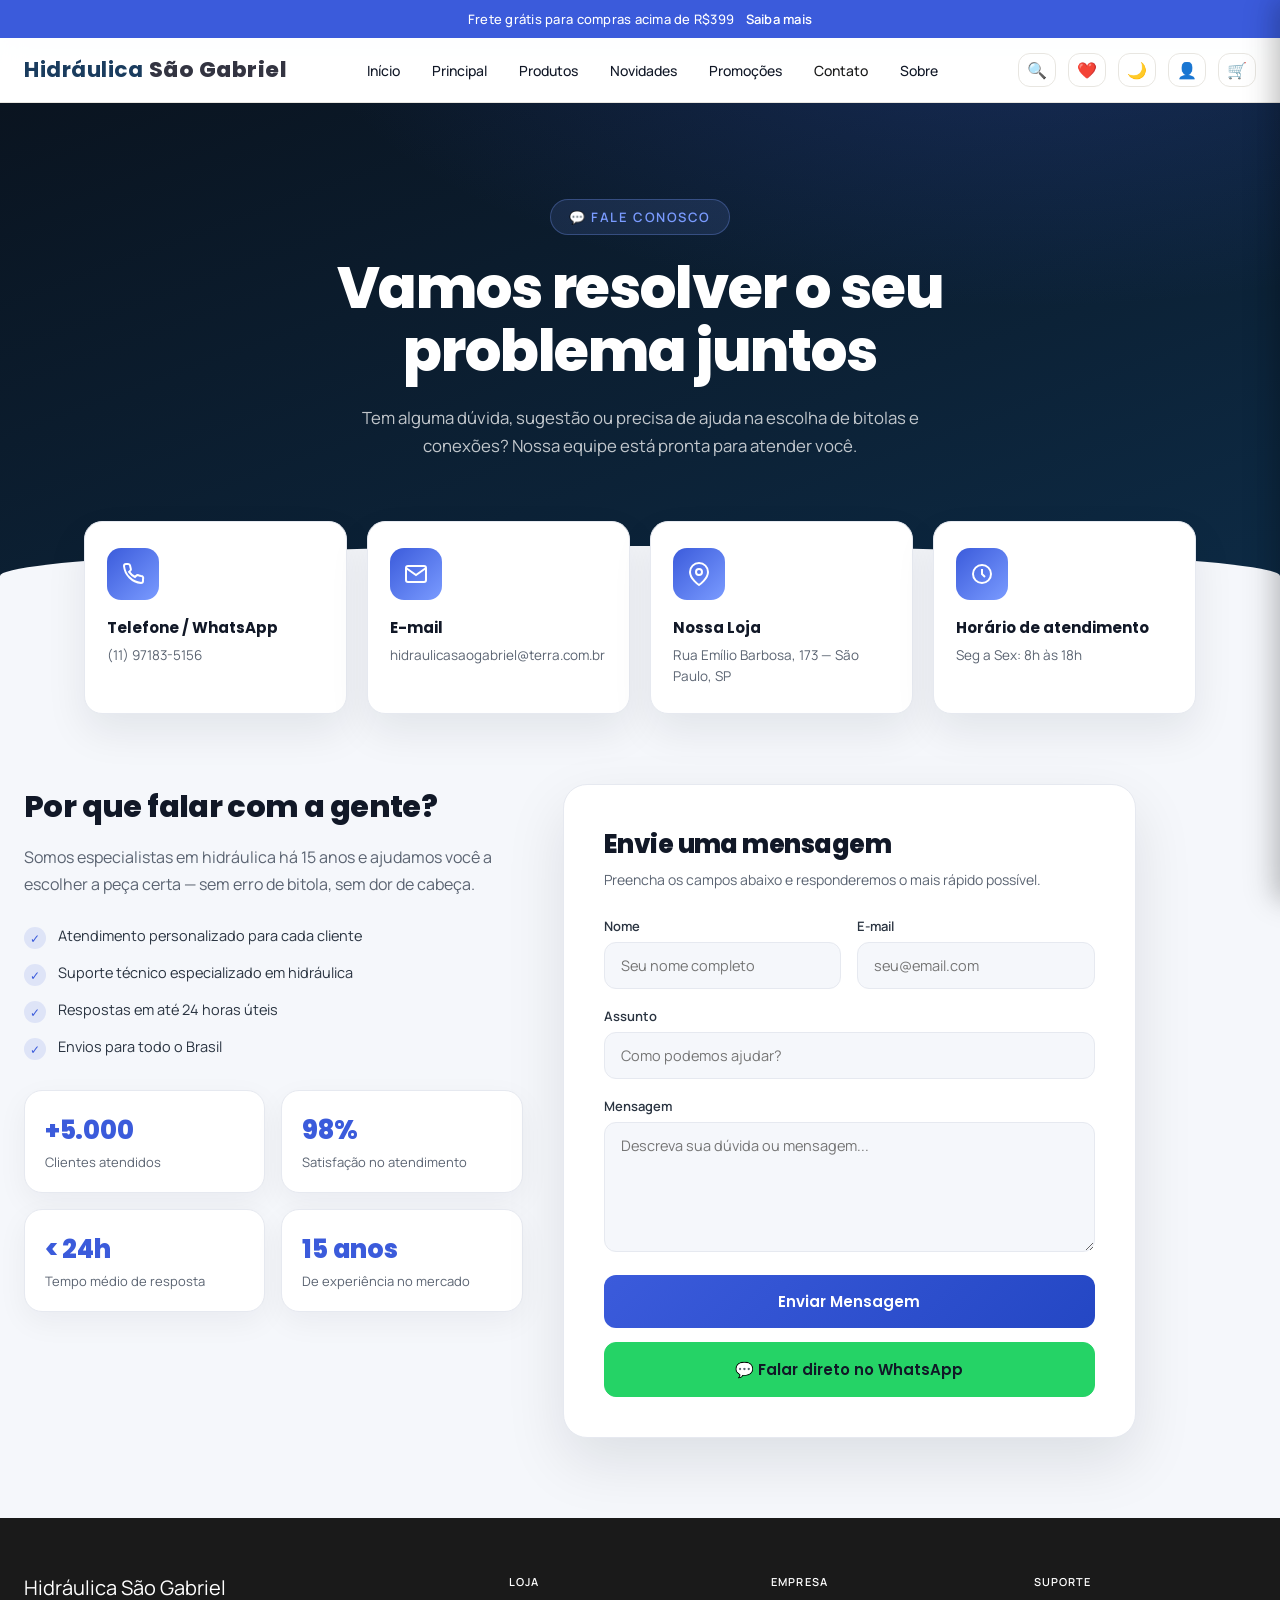
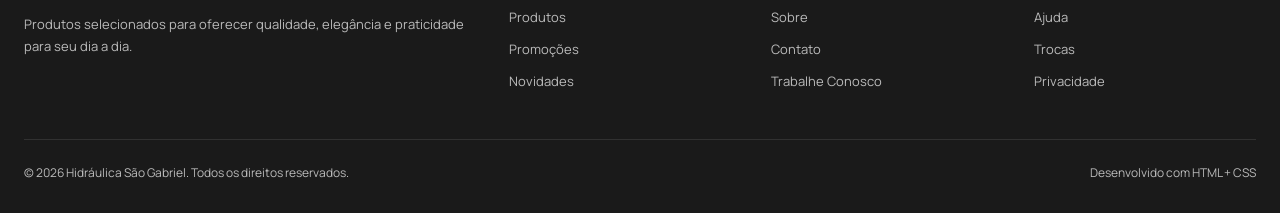
==== commit f0da9f8f: "Feat: integração de Login e Cadastro e add persistencia de autenticação após login" ====
--- a/pages/contato.html
+++ b/pages/contato.html
@@ -434,6 +434,7 @@
                 <button class="btn--icon" aria-label="Buscar">🔍</button>
                 <button class="btn--icon" aria-label="Favoritos">❤️</button>
                 <button class="btn--icon" id="theme-toggle" aria-label="Alternar tema">🌙</button>
+                <button class="btn--icon profile-toggle" id="profile-toggle" type="button" aria-label="Abrir perfil">👤</button>
                 <button class="btn--icon" id="cart-toggle" aria-label="Abrir carrinho">
                     🛒
                     <span class="cart-count" id="cart-count">0</span>
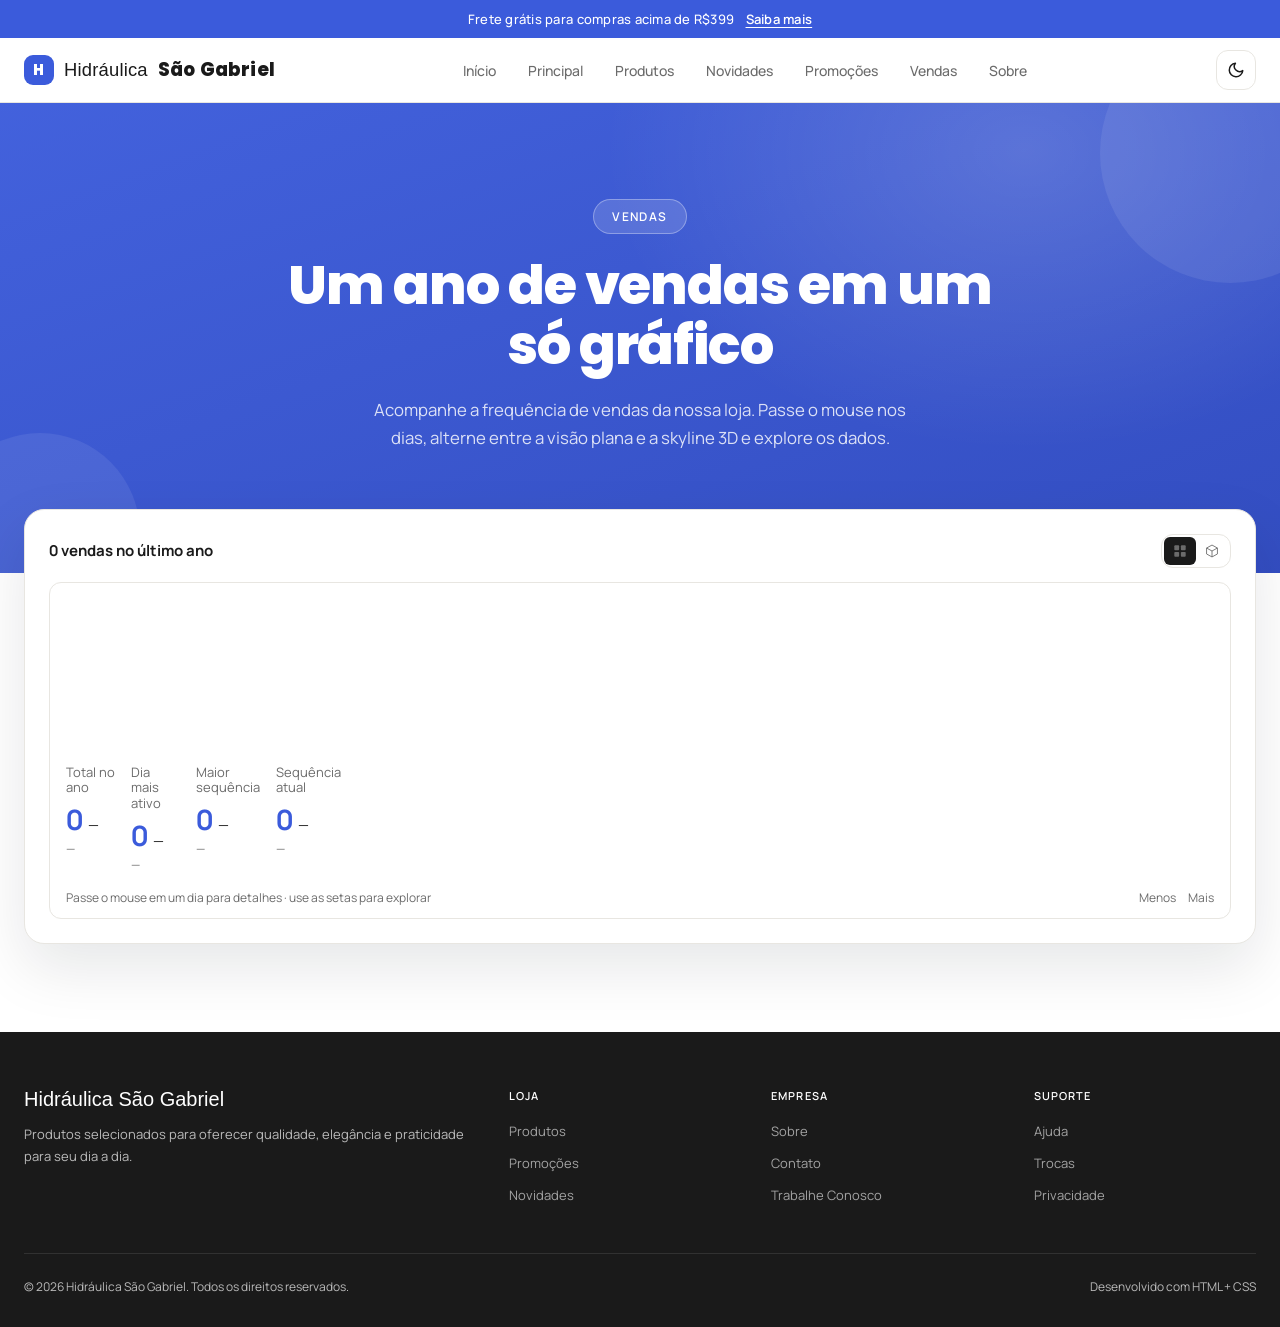
==== commit 14839afc: "Feat: alterado tela de vendas" ====
--- a/pages/contato.html
+++ b/pages/contato.html
@@ -1,704 +1,376 @@
 <!DOCTYPE html>
 <html lang="pt-BR">
 <head>
-    <meta charset="UTF-8">
-    <meta name="viewport" content="width=device-width, initial-scale=1.0">
-    <title>Contato — Hidráulica São Gabriel</title>
-
-    <link rel="stylesheet" href="../css/style.css">
-    <link rel="preconnect" href="https://fonts.googleapis.com">
-    <link rel="preconnect" href="https://fonts.gstatic.com" crossorigin>
-    <link href="https://fonts.googleapis.com/css2?family=Poppins:wght@400;600;700;800&family=Manrope:wght@400;500;600;700&display=swap" rel="stylesheet">
-
-    <style>
-        /* ═══════════════════════════════════════
-           CONTATO — estilos dedicados da página
-           ═══════════════════════════════════════ */
-        :root {
-            --navy:    #0a1420;
-            --navy-2:  #0d2a44;
-            --blue:    #3B5BDB;
-            --blue-lt: #7a9bff;
-            --surface: #ffffff;
-            --surface-2:#f5f7fb;
-            --ink:     #111827;
-            --muted:   #5b6472;
-            --line:    #e6e9f0;
-            --radius:  18px;
-            --radius-lg: 24px;
-        }
-
-        body.contato-page {
-            background: var(--surface-2);
-            font-family: 'Manrope', sans-serif;
-            color: var(--ink);
-            -webkit-font-smoothing: antialiased;
-        }
-        body.contato-page a { text-decoration: none; color: inherit; }
-
-        .contato-wrap { max-width: 1160px; margin-inline: auto; padding-inline: 24px; }
-
-        /* ── Hero ── */
-        .contato-hero {
-            position: relative;
-            overflow: hidden;
-            background:
-                radial-gradient(1200px 500px at 80% -20%, rgba(59,91,219,.25), transparent 60%),
-                linear-gradient(160deg, var(--navy) 0%, var(--navy-2) 100%);
-            color: #fff;
-            padding: 96px 0 120px;
-            text-align: center;
-        }
-        .contato-hero::after {
-            content: "";
-            position: absolute;
-            inset: auto 0 0 0;
-            height: 70px;
-            background: var(--surface-2);
-            border-radius: 50% 50% 0 0 / 30px 30px 0 0;
-            transform: translateY(35px);
-        }
-        .contato-hero__badge {
-            display: inline-flex;
-            align-items: center;
-            gap: 8px;
-            font-size: 13px;
-            font-weight: 600;
-            letter-spacing: .12em;
-            text-transform: uppercase;
-            color: var(--blue-lt);
-            background: rgba(122,155,255,.12);
-            border: 1px solid rgba(122,155,255,.3);
-            padding: 8px 18px;
-            border-radius: 999px;
-            margin-bottom: 22px;
-        }
-        .contato-hero h1 {
-            font-family: 'Poppins', sans-serif;
-            font-size: clamp(2.3rem, 5vw, 3.6rem);
-            font-weight: 800;
-            letter-spacing: -.02em;
-            line-height: 1.1;
-            max-width: 700px;
-            margin-inline: auto;
-        }
-        .contato-hero p {
-            max-width: 560px;
-            margin: 20px auto 0;
-            color: rgba(255,255,255,.75);
-            font-size: 1.05rem;
-            line-height: 1.7;
-        }
-
-        /* ── Cards de contato ── */
-        .contato-cards {
-            display: grid;
-            grid-template-columns: repeat(4, 1fr);
-            gap: 20px;
-            margin-top: -60px;
-            position: relative;
-            z-index: 3;
-        }
-        .contato-card {
-            background: var(--surface);
-            border: 1px solid var(--line);
-            border-radius: var(--radius);
-            padding: 26px 22px;
-            box-shadow: 0 18px 40px rgba(10,20,32,.08);
-            transition: transform .3s ease, box-shadow .3s ease;
-        }
-        .contato-card:hover {
-            transform: translateY(-6px);
-            box-shadow: 0 26px 55px rgba(10,20,32,.14);
-        }
-        .contato-card__icon {
-            width: 52px; height: 52px;
-            display: flex; align-items: center; justify-content: center;
-            border-radius: 14px;
-            background: linear-gradient(135deg, var(--blue), var(--blue-lt));
-            color: #fff;
-            margin-bottom: 16px;
-        }
-        .contato-card__icon svg { width: 24px; height: 24px; }
-        .contato-card h3 {
-            font-family: 'Poppins', sans-serif;
-            font-size: 15px;
-            font-weight: 700;
-            margin-bottom: 6px;
-        }
-        .contato-card p {
-            font-size: 13.5px;
-            color: var(--muted);
-            line-height: 1.55;
-            word-break: break-word;
-        }
-        .contato-card a:hover { color: var(--blue); }
-
-        /* ── Seção principal (info + form) ── */
-        .contato-main {
-            display: grid;
-            grid-template-columns: 1fr 1.15fr;
-            gap: 40px;
-            margin: 70px 0 80px;
-            align-items: start;
-        }
-
-        /* Info lateral */
-        .contato-info h2 {
-            font-family: 'Poppins', sans-serif;
-            font-size: 1.9rem;
-            font-weight: 800;
-            letter-spacing: -.02em;
-            margin-bottom: 14px;
-        }
-        .contato-info > p {
-            color: var(--muted);
-            line-height: 1.7;
-            margin-bottom: 28px;
-        }
-        .contato-info__list { list-style: none; display: flex; flex-direction: column; gap: 14px; }
-        .contato-info__list li {
-            display: flex;
-            align-items: flex-start;
-            gap: 12px;
-            font-size: 14.5px;
-            color: #2a3441;
-        }
-        .contato-info__list .check {
-            flex: none;
-            width: 22px; height: 22px;
-            display: flex; align-items: center; justify-content: center;
-            border-radius: 50%;
-            background: rgba(59,91,219,.12);
-            color: var(--blue);
-            font-size: 12px;
-            margin-top: 1px;
-        }
-
-        /* Stats */
-        .contato-stats {
-            display: grid;
-            grid-template-columns: 1fr 1fr;
-            gap: 16px;
-            margin-top: 30px;
-        }
-        .contato-stat {
-            background: var(--surface);
-            border: 1px solid var(--line);
-            border-radius: var(--radius);
-            padding: 20px;
-            box-shadow: 0 10px 30px rgba(10,20,32,.05);
-        }
-        .contato-stat strong {
-            display: block;
-            font-family: 'Poppins', sans-serif;
-            font-size: 1.6rem;
-            font-weight: 800;
-            color: var(--blue);
-            letter-spacing: -.01em;
-        }
-        .contato-stat span {
-            font-size: 13px;
-            color: var(--muted);
-        }
-
-        /* Form card */
-        .contato-form-card {
-            background: var(--surface);
-            border: 1px solid var(--line);
-            border-radius: var(--radius-lg);
-            padding: 40px;
-            box-shadow: 0 24px 60px rgba(10,20,32,.1);
-        }
-        .contato-form-card h2 {
-            font-family: 'Poppins', sans-serif;
-            font-size: 1.6rem;
-            font-weight: 800;
-            letter-spacing: -.02em;
-            margin-bottom: 6px;
-        }
-        .contato-form-card .sub {
-            color: var(--muted);
-            font-size: 14px;
-            margin-bottom: 28px;
-        }
-
-        .field { margin-bottom: 18px; }
-        .field label {
-            display: block;
-            font-size: 13px;
-            font-weight: 600;
-            margin-bottom: 7px;
-            color: #2a3441;
-        }
-        .field input,
-        .field textarea {
-            width: 100%;
-            font-family: inherit;
-            font-size: 14.5px;
-            padding: 13px 16px;
-            border: 1.5px solid var(--line);
-            border-radius: 12px;
-            background: var(--surface-2);
-            color: var(--ink);
-            transition: border-color .2s, box-shadow .2s, background .2s;
-            resize: vertical;
-        }
-        .field textarea { min-height: 130px; }
-        .field input:focus,
-        .field textarea:focus {
-            outline: none;
-            border-color: var(--blue);
-            background: #fff;
-            box-shadow: 0 0 0 4px rgba(59,91,219,.12);
-        }
-        .field-row {
-            display: grid;
-            grid-template-columns: 1fr 1fr;
-            gap: 16px;
-        }
-
-        .btn-contato {
-            display: inline-flex;
-            align-items: center;
-            justify-content: center;
-            gap: 8px;
-            width: 100%;
-            padding: 15px 28px;
-            border: none;
-            border-radius: 12px;
-            background: linear-gradient(135deg, var(--blue), #2447c4);
-            color: #fff;
-            font-family: 'Poppins', sans-serif;
-            font-size: 15px;
-            font-weight: 600;
-            cursor: pointer;
-            transition: transform .2s, box-shadow .2s;
-        }
-        .btn-contato:hover {
-            transform: translateY(-2px);
-            box-shadow: 0 14px 30px rgba(59,91,219,.35);
-        }
-        .btn-whats {
-            display: inline-flex;
-            align-items: center;
-            justify-content: center;
-            gap: 8px;
-            width: 100%;
-            margin-top: 14px;
-            padding: 15px 28px;
-            border: 1.5px solid #25d366;
-            border-radius: 12px;
-            background: #25d366;
-            color: #fff;
-            font-family: 'Poppins', sans-serif;
-            font-size: 15px;
-            font-weight: 600;
-            transition: transform .2s, box-shadow .2s;
-        }
-        .btn-whats:hover {
-            transform: translateY(-2px);
-            box-shadow: 0 14px 30px rgba(37,211,102,.35);
-        }
-
-        /* Pop-up */
-        .popup-overlay {
-            display: none;
-            position: fixed;
-            inset: 0;
-            background: rgba(10,20,32,.55);
-            backdrop-filter: blur(3px);
-            z-index: 1000;
-            align-items: center;
-            justify-content: center;
-            padding: 20px;
-        }
-        .popup-overlay.aberto { display: flex; }
-        .popup-card {
-            background: var(--surface);
-            border-radius: var(--radius-lg);
-            padding: 44px 36px;
-            max-width: 420px;
-            width: 100%;
-            text-align: center;
-            box-shadow: 0 30px 70px rgba(0,0,0,.25);
-            animation: popup-in .35s ease;
-        }
-        @keyframes popup-in {
-            from { opacity: 0; transform: translateY(20px) scale(.96); }
-            to   { opacity: 1; transform: translateY(0) scale(1); }
-        }
-        .popup-card .icon {
-            width: 72px; height: 72px;
-            margin: 0 auto 18px;
-            border-radius: 50%;
-            background: rgba(37,211,102,.15);
-            display: flex; align-items: center; justify-content: center;
-            font-size: 34px;
-        }
-        .popup-card h3 {
-            font-family: 'Poppins', sans-serif;
-            font-size: 1.4rem;
-            font-weight: 800;
-            margin-bottom: 10px;
-        }
-        .popup-card p { color: var(--muted); font-size: 14px; margin-bottom: 26px; line-height: 1.6; }
-
-        /* Responsivo */
-        @media (max-width: 900px) {
-            .contato-cards { grid-template-columns: 1fr 1fr; }
-            .contato-main { grid-template-columns: 1fr; }
-        }
-        @media (max-width: 560px) {
-            .contato-cards { grid-template-columns: 1fr; }
-            .contato-stats { grid-template-columns: 1fr; }
-            .field-row { grid-template-columns: 1fr; }
-            .contato-form-card { padding: 26px 20px; }
-            .contato-hero { padding: 80px 0 100px; }
-        }
-        /* ═══════════════════════════════════════
-   DARK MODE — tema escuro
-   ═══════════════════════════════════════ */
-body.dark-mode.sobre-page,
-body.dark-mode.contato-page {
-    --surface:   #151f2f;
-    --surface-2: #0b1220;
-    --ink:       #eef2f8;
-    --muted:     #a4b1c2;
-    --line:      #2b3b54;
-    background: var(--surface-2);
-    color: var(--ink);
-}
-
-/* Textos que estavam com cor clara fixa */
-body.dark-mode .sobre-porque__list li,
-body.dark-mode .contato-info__list li,
-body.dark-mode .field label {
-    color: #e8edf5;
-}
-
-/* Campos de formulário */
-body.dark-mode .field input,
-body.dark-mode .field textarea {
-    background: var(--surface);
-    color: var(--ink);
-    border-color: var(--line);
-}
-body.dark-mode .field input::placeholder,
-body.dark-mode .field textarea::placeholder {
-    color: #7b8aa0;
-}
-body.dark-mode .field input:focus,
-body.dark-mode .field textarea:focus {
-    background: #1b2637;
-    border-color: var(--blue-lt);
-    box-shadow: 0 0 0 4px rgba(122,155,255,.16);
-}
-
-/* Ajustes de contraste no escuro */
-body.dark-mode .sobre-cat strong,
-body.dark-mode .sobre-stat__num,
-body.dark-mode .contato-stat strong {
-    color: var(--blue-lt);
-}
-
-    </style>
+<meta charset="UTF-8" />
+<meta name="viewport" content="width=device-width, initial-scale=1.0" />
+<title>Vendas — Hidráulica São Gabriel</title>
+<link rel="preconnect" href="https://fonts.googleapis.com">
+<link rel="preconnect" href="https://fonts.gstatic.com" crossorigin>
+<link href="https://fonts.googleapis.com/css2?family=Manrope:wght@400;500;600;700;800&family=Poppins:wght@400;600;700;800&display=swap" rel="stylesheet">
+<style>
+  :root {
+    --color-bg: #FFFFFF;
+    --color-surface: #F7F6F3;
+    --color-border: #E8E6E1;
+    --color-text: #1A1A1A;
+    --color-muted: #6B6B6B;
+    --color-accent: #3B5BDB;
+    --color-accent-dk: #2F4AC0;
+    --font-display: 'Poppins', sans-serif;
+    --font-ui: 'Manrope', sans-serif;
+    --radius-md: 12px;
+    --radius-lg: 20px;
+    --radius-pill: 999px;
+    --shadow-card: 0 1px 3px rgba(0,0,0,.06), 0 4px 16px rgba(0,0,0,.04);
+    --transition: 200ms cubic-bezier(.4,0,.2,1);
+  }
+  * { box-sizing: border-box; margin: 0; padding: 0; }
+  html { scroll-behavior: smooth; overflow-x: clip; }
+  body {
+    font-family: var(--font-ui);
+    background: var(--color-bg);
+    color: var(--color-text);
+    -webkit-font-smoothing: antialiased;
+    overflow-x: clip;
+  }
+  img { display: block; max-width: 100%; }
+  a { color: inherit; text-decoration: none; }
+  button { font-family: inherit; font-size: inherit; }
+  .container { width: 100%; max-width: 1280px; margin-inline: auto; padding-inline: 24px; }
+
+  /* ── Banner ── */
+  .promo-banner {
+    background: var(--color-accent);
+    color: #fff; text-align: center; padding: 10px 24px;
+    font-size: 13px; font-weight: 500; letter-spacing: .02em;
+  }
+  .promo-banner a { color: #fff; text-decoration: underline; text-underline-offset: 3px; margin-left: 8px; font-weight: 600; }
+
+  /* ── Header ── */
+  .header {
+    position: sticky; top: 0; z-index: 100;
+    background: rgba(255,255,255,.92); backdrop-filter: blur(12px);
+    border-bottom: 1px solid var(--color-border);
+  }
+  .header__inner { display: flex; align-items: center; justify-content: space-between; height: 64px; gap: 16px; }
+  .header__logo {
+    display: inline-flex; align-items: center; gap: 10px;
+    font-family: var(--font-display); font-size: 1.15rem; letter-spacing: .2px; white-space: nowrap;
+    line-height: 1.15;
+  }
+  .header__logo-dot {
+    width: 30px; height: 30px; border-radius: 9px; background: var(--color-accent); color: #fff;
+    display: inline-flex; align-items: center; justify-content: center; font-weight: 800; font-size: 15px; flex-shrink: 0;
+  }
+  .header__logo strong { font-weight: 800; }
+  .header__nav { display: flex; align-items: center; gap: 32px; list-style: none; }
+  .header__nav a { font-size: 14px; font-weight: 500; color: var(--color-muted); transition: color var(--transition); }
+  .header__nav a:hover { color: var(--color-text); }
+  .header__nav a.active { color: var(--color-accent); font-weight: 600; }
+  .header__actions { display: flex; align-items: center; gap: 12px; }
+  .btn--icon {
+    position: relative; padding: 8px; border-radius: var(--radius-md);
+    background: transparent; border: 1.5px solid var(--color-border); color: var(--color-text);
+    cursor: pointer; transition: all var(--transition); line-height: 1;
+    display: inline-flex; align-items: center; justify-content: center; width: 40px; height: 40px;
+  }
+  .btn--icon:hover { background: var(--color-surface); border-color: var(--color-text); }
+
+  /* ── Hero ── */
+  .page-hero {
+    position: relative; overflow: hidden; text-align: center; color: #fff; padding: 96px 24px 120px;
+    background:
+      radial-gradient(700px 500px at 80% 10%, rgba(255,255,255,.16), transparent 60%),
+      linear-gradient(160deg, rgba(59,91,219,.96), rgba(47,74,192,.98));
+  }
+  .page-hero::before, .page-hero::after { content: ""; position: absolute; border-radius: 50%; background: rgba(255,255,255,.08); }
+  .page-hero::before { width: 260px; height: 260px; top: -80px; right: -80px; }
+  .page-hero::after { width: 200px; height: 200px; bottom: -60px; left: -60px; }
+  .page-hero__badge {
+    display: inline-flex; align-items: center; gap: 8px; font-size: 12px; font-weight: 600;
+    letter-spacing: .12em; text-transform: uppercase; color: #fff;
+    background: rgba(255,255,255,.14); border: 1px solid rgba(255,255,255,.32);
+    padding: 8px 18px; border-radius: var(--radius-pill); margin-bottom: 22px; position: relative; z-index: 1;
+  }
+  .page-hero h1 {
+    font-family: var(--font-display); font-size: clamp(2.1rem, 5vw, 3.4rem); font-weight: 800;
+    letter-spacing: -.02em; line-height: 1.1; max-width: 720px; margin-inline: auto; position: relative; z-index: 1;
+  }
+  .page-hero p { max-width: 560px; margin: 20px auto 0; color: rgba(255,255,255,.82); font-size: 1.05rem; line-height: 1.7; position: relative; z-index: 1; }
+
+  /* ── Skyline ── */
+  .skyline-section { margin-top: -64px; position: relative; z-index: 3; padding-bottom: 88px; }
+  .skyline-card {
+    background: var(--color-bg); color: var(--color-text);
+    border: 1px solid var(--color-border); border-radius: var(--radius-lg);
+    padding: 24px; box-shadow: 0 24px 60px rgba(10,20,32,.10);
+  }
+  .skyline-card__header {
+    display: flex; align-items: center; justify-content: space-between;
+    flex-wrap: wrap; gap: 12px 16px; margin-bottom: 14px;
+  }
+  .skyline-card__title { font-size: 15px; line-height: 1.4; }
+  .skyline-card__title .num { font-weight: 700; font-variant-numeric: tabular-nums; }
+  .skyline-toggle {
+    position: relative; display: inline-flex; border: 1px solid var(--color-border); border-radius: var(--radius-md); padding: 2px;
+  }
+  .skyline-toggle__thumb {
+    position: absolute; top: 2px; bottom: 2px; left: 2px; width: 32px; border-radius: 6px;
+    background: var(--color-text); transition: transform .5s cubic-bezier(.65,0,.35,1);
+  }
+  .skyline-toggle.is-3d .skyline-toggle__thumb { transform: translateX(100%); }
+  .skyline-toggle button {
+    position: relative; z-index: 1; width: 32px; height: 28px; display: grid; place-items: center;
+    background: transparent; border: 0; cursor: pointer; padding: 0; color: var(--color-muted); transition: color .5s;
+  }
+  .skyline-toggle button.active { color: var(--color-bg); }
+  .skyline-toggle button:focus-visible { outline: 2px solid var(--color-text); outline-offset: 2px; }
+
+  .skyline-frame { border: 1px solid var(--color-border); border-radius: var(--radius-md); }
+  .skyline-frame__pad { position: relative; padding: 12px 12px 0; }
+  @media (min-width: 640px) { .skyline-frame__pad { padding: 16px 16px 0; } }
+  .skyline-stage { position: relative; width: 100%; overflow: hidden; border-radius: 6px; height: 150px; }
+  .skyline-stage:focus-within { outline: 2px solid var(--color-text); outline-offset: 4px; }
+  .skyline-canvas { position: absolute; top: 0; left: 0; display: block; outline: none; max-width: none; }
+
+  /* Tooltip */
+  .skyline-tip {
+    position: absolute; top: 12px; left: 12px; z-index: 20; white-space: nowrap;
+    padding: 6px 10px; border-radius: 6px; font-size: 12px; line-height: 1;
+    background: var(--color-text); color: var(--color-bg);
+    box-shadow: 0 10px 24px rgba(0,0,0,.18); opacity: 0; transition: opacity .15s; pointer-events: none;
+  }
+  @media (min-width: 640px) { .skyline-tip { top: 16px; left: 16px; } }
+  .skyline-tip strong { font-weight: 700; }
+  .skyline-tip .tip-date { opacity: .75; }
+  .skyline-tip .tip-arrow {
+    position: absolute; top: 100%; left: var(--arrow, 50%); margin-left: -5px;
+    border-left: 5px solid transparent; border-right: 5px solid transparent; border-top: 5px solid var(--color-text);
+    width: 0; height: 0;
+  }
+
+  /* Corner stats (3D em telas largas) */
+  .corner-stats {
+    position: absolute; display: flex; flex-direction: column; gap: 20px;
+    pointer-events: none; transition: opacity .5s cubic-bezier(.65,0,.35,1), transform .5s cubic-bezier(.65,0,.35,1);
+  }
+  .corner-stats--tr { top: 4px; right: 4px; align-items: flex-end; }
+  .corner-stats--bl { bottom: 4px; left: 4px; align-items: flex-start; }
+  .corner-stats.hidden { opacity: 0; }
+  .corner-stats--tr.hidden { transform: translateY(-10px); }
+  .corner-stats--bl.hidden { transform: translateY(10px); }
+  .corner-stat .lbl { font-size: 13px; line-height: 1.2; color: var(--color-muted); text-align: right; }
+  .corner-stats--bl .corner-stat .lbl { text-align: left; }
+  .corner-stat .row { display: flex; align-items: flex-end; justify-content: flex-end; gap: 6px; margin-top: 4px; }
+  .corner-stats--bl .corner-stat .row { justify-content: flex-start; }
+  .corner-stat .val { font-weight: 700; font-variant-numeric: tabular-nums; line-height: .95; letter-spacing: -.02em; color: var(--sky-accent, var(--color-accent)); transition: color .5s; }
+  .corner-stat .unit { font-size: 15px; line-height: 1; padding-bottom: .15em; }
+  .corner-stat .unit small { display: block; font-size: 13px; color: var(--color-muted); white-space: nowrap; }
+
+  /* Stats em linha (2D / telas estreitas) */
+  .skyline-stats {
+    display: grid; grid-template-columns: repeat(2, 1fr); gap: 16px;
+    padding: 16px 12px 4px; transition: grid-template-rows .8s cubic-bezier(.65,0,.35,1), opacity .8s cubic-bezier(.65,0,.35,1);
+    overflow: hidden;
+  }
+  @media (min-width: 640px) { .skyline-stats { padding: 16px 16px 4px; } }
+  @media (min-width: 768px) { .skyline-stats { grid-template-columns: repeat(4, 1fr); } }
+  .skyline-stats.collapsed { grid-template-rows: 0fr; opacity: 0; padding-top: 0; padding-bottom: 0; }
+  .skyline-stats__inner { min-height: 0; overflow: hidden; }
+  .skyline-stats__grid { display: grid; grid-template-columns: repeat(2, 1fr); gap: 16px; }
+  @media (min-width: 768px) { .skyline-stats__grid { grid-template-columns: repeat(4, 1fr); } }
+  .sky-stat .lbl { font-size: 13px; color: var(--color-muted); line-height: 1.2; }
+  .sky-stat .row { display: flex; align-items: baseline; gap: 6px; margin-top: 4px; }
+  .sky-stat .val { font-weight: 700; font-variant-numeric: tabular-nums; font-size: 28px; letter-spacing: -.02em; color: var(--sky-accent, var(--color-accent)); transition: color .5s; }
+  .sky-stat .unit { font-size: 14px; }
+  .sky-stat .sub { font-size: 12px; color: var(--color-muted); margin-top: 2px; white-space: nowrap; overflow: hidden; text-overflow: ellipsis; }
+
+  .skyline-footer {
+    display: flex; align-items: center; justify-content: space-between; flex-wrap: wrap; gap: 8px 16px;
+    padding: 12px 12px; font-size: 12px; color: var(--color-muted);
+  }
+  @media (min-width: 640px) { .skyline-footer { padding: 12px 16px; } }
+  .skyline-hint { position: relative; display: grid; flex: 1; min-width: 200px; }
+  .skyline-hint span { grid-area: 1/1; transition: opacity .5s; }
+  .skyline-hint span:not(.on) { opacity: 0; }
+  .skyline-legend { display: flex; align-items: center; gap: 6px; }
+  .skyline-legend .sw {
+    width: 11px; height: 11px; border-radius: 2px; border: 0; padding: 0; cursor: pointer;
+    box-shadow: inset 0 0 0 1px rgba(127,127,127,.12); transition: transform .2s;
+  }
+  .skyline-legend .sw:hover { transform: scale(1.25); }
+
+  /* ── Footer ── */
+  .footer { background: var(--color-text); color: rgba(255,255,255,.7); padding-block: 56px 32px; }
+  .footer__grid { display: grid; grid-template-columns: 2fr 1fr 1fr 1fr; gap: 40px; margin-bottom: 48px; }
+  .footer__logo { font-family: var(--font-display); font-size: 20px; color: #fff; margin-bottom: 12px; }
+  .footer__desc { font-size: 13px; line-height: 1.7; }
+  .footer__heading { font-size: 11px; font-weight: 600; letter-spacing: .1em; text-transform: uppercase; color: #fff; margin-bottom: 16px; }
+  .footer__links { list-style: none; display: flex; flex-direction: column; gap: 10px; }
+  .footer__links a { font-size: 13px; color: rgba(255,255,255,.6); transition: color var(--transition); }
+  .footer__links a:hover { color: #fff; }
+  .footer__bottom { display: flex; align-items: center; justify-content: space-between; padding-top: 24px; border-top: 1px solid rgba(255,255,255,.1); font-size: 12px; }
+
+  /* ── Dark mode ── */
+  body.dark-mode { --color-bg: #121212; --color-border: #333; --color-text: #f5f5f5; --color-muted: #b0b0b0; background: #121212; color: #f5f5f5; }
+  body.dark-mode .header { background: rgba(18,18,18,.95); border-color: #333; }
+  body.dark-mode .btn--icon { border-color: #444; color: #fff; }
+  body.dark-mode .btn--icon:hover { background: #2a2a2a; }
+  body.dark-mode .page-hero { background: linear-gradient(160deg, #243b73, #1b2d5c); }
+  body.dark-mode .skyline-card { background: #151f2f; color: #eef2f8; border-color: #2b3b54; }
+  body.dark-mode .skyline-frame { border-color: #2b3b54; }
+  body.dark-mode .skyline-toggle { border-color: #2b3b54; }
+  body.dark-mode .footer { background: #0a0a0a; }
+  body.dark-mode .promo-banner { background: #243b73; }
+
+  @media (max-width: 900px) {
+    .footer__grid { grid-template-columns: 1fr 1fr; }
+  }
+  @media (max-width: 600px) {
+    .container { padding-inline: 16px; }
+    .footer__grid { grid-template-columns: 1fr; }
+    .footer__bottom { flex-direction: column; gap: 8px; text-align: center; }
+    .skyline-card { padding: 16px; }
+    .page-hero { padding: 80px 20px 120px; }
+  }
+</style>
 </head>
-<body class="contato-page">
-
-    <!-- Banner -->
-    <div class="promo-banner">
-        Frete grátis para compras acima de R$399
-        <a href="#">Saiba mais</a>
+<body>
+
+  <div class="promo-banner">Frete grátis para compras acima de R$399 <a href="#">Saiba mais</a></div>
+
+  <header class="header">
+    <div class="container header__inner">
+      <a href="index.html" class="header__logo">
+        <span class="header__logo-dot">H</span>
+        Hidráulica <strong>São Gabriel</strong>
+      </a>
+      <nav>
+        <ul class="header__nav">
+          <li><a href="index.html">Início</a></li>
+          <li><a href="paginaMain.html">Principal</a></li>
+          <li><a href="produtos.html">Produtos</a></li>
+          <li><a href="novidades.html">Novidades</a></li>
+          <li><a href="promocoes.html">Promoções</a></li>
+          <li><a href="contato.html">Vendas</a></li>
+          <li><a href="Sobree.html">Sobre</a></li>
+        </ul>
+      </nav>
+      <div class="header__actions">
+        <button class="btn--icon" id="theme-toggle" aria-label="Alternar tema" title="Alternar tema">
+          <svg width="18" height="18" viewBox="0 0 24 24" fill="none" stroke="currentColor" stroke-width="2" stroke-linecap="round" stroke-linejoin="round" id="theme-icon"><path d="M21 12.79A9 9 0 1 1 11.21 3 7 7 0 0 0 21 12.79z"/></svg>
+        </button>
+      </div>
     </div>
-
-    <header class="header">
-        <div class="container header__inner">
-            <a href="index.html" class="header__logo">
-                <span class="header__logo-text">Hidráulica <strong>São Gabriel</strong></span>
-            </a>
-
-            <nav>
-                <ul class="header__nav">
-                    <li><a href="index.html">Início</a></li>
-                    <li><a href="paginamain.html">Principal</a></li>
-                    <li><a href="produtos.html">Produtos</a></li>
-                    <li><a href="novidades.html">Novidades</a></li>
-                    <li><a href="promocoes.html">Promoções</a></li>
-                    <li><a href="contato.html" class="active">Contato</a></li>
-                    <li><a href="sobree.html">Sobre</a></li>
-                </ul>
-            </nav>
-
-            <div class="header__actions">
-                <button class="btn--icon" aria-label="Buscar">🔍</button>
-                <button class="btn--icon" aria-label="Favoritos">❤️</button>
-                <button class="btn--icon" id="theme-toggle" aria-label="Alternar tema">🌙</button>
-                <button class="btn--icon profile-toggle" id="profile-toggle" type="button" aria-label="Abrir perfil">👤</button>
-                <button class="btn--icon" id="cart-toggle" aria-label="Abrir carrinho">
-                    🛒
-                    <span class="cart-count" id="cart-count">0</span>
-                </button>
+  </header>
+
+  <section class="page-hero">
+    <span class="page-hero__badge"> Vendas</span>
+    <h1>Um ano de vendas em um só gráfico</h1>
+    <p>Acompanhe a frequência de vendas da nossa loja. Passe o mouse nos dias, alterne entre a visão plana e a skyline 3D e explore os dados.</p>
+  </section>
+
+  <section class="skyline-section">
+    <div class="container">
+      <div class="skyline-card" id="skyline-root">
+
+        <div class="skyline-card__header">
+          <h3 class="skyline-card__title">
+            <span class="num" id="sk-title-num">0</span>
+            <span id="sk-title-unit">vendas</span>
+            no último ano
+          </h3>
+          <div class="skyline-toggle" id="skyline-toggle" role="group" aria-label="Visão do gráfico">
+            <span class="skyline-toggle__thumb" aria-hidden="true"></span>
+            <button type="button" data-view="2d" aria-pressed="false" aria-label="Mapa de calor plano" title="Mapa de calor plano">
+              <svg viewBox="0 0 16 16" width="14" height="14" aria-hidden="true"><rect x="1.5" y="1.5" width="5.5" height="5.5" rx="1" fill="currentColor"/><rect x="9" y="1.5" width="5.5" height="5.5" rx="1" fill="currentColor"/><rect x="1.5" y="9" width="5.5" height="5.5" rx="1" fill="currentColor"/><rect x="9" y="9" width="5.5" height="5.5" rx="1" fill="currentColor"/></svg>
+            </button>
+            <button type="button" data-view="3d" aria-pressed="true" aria-label="Skyline 3D" title="Skyline 3D">
+              <svg viewBox="0 0 16 16" width="14" height="14" aria-hidden="true"><path d="M8 1.2 14.2 4.6v6.8L8 14.8 1.8 11.4V4.6Z" fill="none" stroke="currentColor" strokeWidth="1.5" strokeLinejoin="round"/><path d="M1.8 4.6 8 8l6.2-3.4M8 8v6.8" fill="none" stroke="currentColor" strokeWidth="1.5" strokeLinejoin="round"/></svg>
+            </button>
+          </div>
+        </div>
+
+        <div class="skyline-frame">
+          <div class="skyline-frame__pad">
+            <div class="skyline-stage" id="skyline-stage">
+              <canvas class="skyline-canvas" id="skyline-canvas" tabindex="0" role="img"></canvas>
+
+              <div class="corner-stats corner-stats--tr hidden" id="corner-tr" aria-hidden="true">
+                <div class="corner-stat">
+                  <div class="lbl">Total no ano</div>
+                  <div class="row"><span class="val" id="c1-val">0</span><span class="unit"><span id="c1-unit">—</span><small id="c1-sub">—</small></span></div>
+                </div>
+                <div class="corner-stat">
+                  <div class="lbl">Dia mais ativo</div>
+                  <div class="row"><span class="val" id="c2-val">0</span><span class="unit"><span id="c2-unit">—</span><small id="c2-sub">—</small></span></div>
+                </div>
+              </div>
+              <div class="corner-stats corner-stats--bl hidden" id="corner-bl" aria-hidden="true">
+                <div class="corner-stat">
+                  <div class="lbl">Maior sequência</div>
+                  <div class="row"><span class="val" id="c3-val">0</span><span class="unit"><span id="c3-unit">—</span><small id="c3-sub">—</small></span></div>
+                </div>
+                <div class="corner-stat">
+                  <div class="lbl">Sequência atual</div>
+                  <div class="row"><span class="val" id="c4-val">0</span><span class="unit"><span id="c4-unit">—</span><small id="c4-sub">—</small></span></div>
+                </div>
+              </div>
             </div>
+
+            <div class="skyline-tip" id="skyline-tip" role="tooltip" aria-hidden="true">
+              <strong class="tip-strong"></strong><span class="tip-date"></span>
+              <span class="tip-arrow" aria-hidden="true"></span>
+            </div>
+          </div>
+
+          <div class="skyline-stats" id="skyline-stats">
+            <div class="skyline-stats__inner">
+              <div class="skyline-stats__grid">
+                <div class="sky-stat"><div class="lbl">Total no ano</div><div class="row"><span class="val" id="s1-val">0</span><span class="unit" id="s1-unit">—</span></div><div class="sub" id="s1-sub">—</div></div>
+                <div class="sky-stat"><div class="lbl">Dia mais ativo</div><div class="row"><span class="val" id="s2-val">0</span><span class="unit" id="s2-unit">—</span></div><div class="sub" id="s2-sub">—</div></div>
+                <div class="sky-stat"><div class="lbl">Maior sequência</div><div class="row"><span class="val" id="s3-val">0</span><span class="unit" id="s3-unit">—</span></div><div class="sub" id="s3-sub">—</div></div>
+                <div class="sky-stat"><div class="lbl">Sequência atual</div><div class="row"><span class="val" id="s4-val">0</span><span class="unit" id="s4-unit">—</span></div><div class="sub" id="s4-sub">—</div></div>
+              </div>
+            </div>
+          </div>
+
+          <div class="skyline-footer">
+            <span class="skyline-hint" id="skyline-hint">
+              <span class="on">Passe o mouse em um dia para detalhes · use as setas para explorar</span>
+              <span>Arraste para orbitar · duplo clique para resetar</span>
+            </span>
+            <div class="skyline-legend" id="skyline-legend">
+              <span>Menos</span>
+              <span id="skyline-swatches" style="display:inline-flex;gap:6px;"></span>
+              <span>Mais</span>
+            </div>
+          </div>
         </div>
-    </header>
-
-    <!-- Hero -->
-    <section class="contato-hero">
-        <div class="contato-wrap">
-            <span class="contato-hero__badge">💬 Fale conosco</span>
-            <h1>Vamos resolver o seu problema juntos</h1>
-            <p>Tem alguma dúvida, sugestão ou precisa de ajuda na escolha de bitolas e conexões? Nossa equipe está pronta para atender você.</p>
+
+        <p aria-live="polite" style="position:absolute;width:1px;height:1px;overflow:hidden;clip:rect(0,0,0,0);white-space:nowrap;border:0;" id="sk-announce"></p>
+      </div>
+    </div>
+  </section>
+
+  <footer class="footer">
+    <div class="container">
+      <div class="footer__grid">
+        <div>
+          <div class="footer__logo">Hidráulica São Gabriel</div>
+          <p class="footer__desc">Produtos selecionados para oferecer qualidade, elegância e praticidade para seu dia a dia.</p>
         </div>
-    </section>
-
-    <!-- Cards de contato -->
-    <section>
-        <div class="contato-wrap">
-            <div class="contato-cards">
-
-                <div class="contato-card">
-                    <div class="contato-card__icon">
-                        <svg width="24" height="24" fill="none" stroke="currentColor" stroke-width="2" viewBox="0 0 24 24">
-                            <path d="M22 16.92V19a2 2 0 0 1-2 2A19 19 0 0 1 3 4a2 2 0 0 1 2-2h2.09a2 2 0 0 1 2 1.72c.127.96.361 1.903.7 2.81a2 2 0 0 1-.45 2.11L8.09 9.91A16 16 0 0 0 14 15l1.27-1.27a2 2 0 0 1 2.11-.45c.907.339 1.85.573 2.81.7A2 2 0 0 1 22 16.92z"/>
-                        </svg>
-                    </div>
-                    <h3>Telefone / WhatsApp</h3>
-                    <p><a href="https://wa.me/5511971835156" target="_blank">(11) 97183-5156</a></p>
-                </div>
-
-                <div class="contato-card">
-                    <div class="contato-card__icon">
-                        <svg width="24" height="24" fill="none" stroke="currentColor" stroke-width="2" viewBox="0 0 24 24">
-                            <path d="M4 4h16c1.1 0 2 .9 2 2v12c0 1.1-.9 2-2 2H4c-1.1 0-2-.9-2-2V6c0-1.1.9-2 2-2z"/><polyline points="22,6 12,13 2,6"/>
-                        </svg>
-                    </div>
-                    <h3>E-mail</h3>
-                    <p><a href="mailto:hidraulicasaogabriel@terra.com.br">hidraulicasaogabriel@terra.com.br</a></p>
-                </div>
-
-                <div class="contato-card">
-                    <div class="contato-card__icon">
-                        <svg width="24" height="24" fill="none" stroke="currentColor" stroke-width="2" viewBox="0 0 24 24">
-                            <path d="M21 10c0 7-9 13-9 13S3 17 3 10a9 9 0 0 1 18 0z"/><circle cx="12" cy="10" r="3"/>
-                        </svg>
-                    </div>
-                    <h3>Nossa Loja</h3>
-                    <p>Rua Emílio Barbosa, 173 — São Paulo, SP</p>
-                </div>
-
-                <div class="contato-card">
-                    <div class="contato-card__icon">
-                        <svg width="24" height="24" fill="none" stroke="currentColor" stroke-width="2" viewBox="0 0 24 24">
-                            <circle cx="12" cy="12" r="9"/><path d="M12 7v5l3 3"/>
-                        </svg>
-                    </div>
-                    <h3>Horário de atendimento</h3>
-                    <p>Seg a Sex: 8h às 18h<br></p>
-                </div>
-
-            </div>
-        </div>
-    </section>
-
-    <!-- Conteúdo principal -->
-    <section>
-        <div class="contato-wrap contato-main">
-
-            <!-- Coluna de info -->
-            <div class="contato-info">
-                <h2>Por que falar com a gente?</h2>
-                <p>Somos especialistas em hidráulica há 15 anos e ajudamos você a escolher a peça certa — sem erro de bitola, sem dor de cabeça.</p>
-
-                <ul class="contato-info__list">
-                    <li><span class="check">✓</span> Atendimento personalizado para cada cliente</li>
-                    <li><span class="check">✓</span> Suporte técnico especializado em hidráulica</li>
-                    <li><span class="check">✓</span> Respostas em até 24 horas úteis</li>
-                    <li><span class="check">✓</span> Envios para todo o Brasil</li>
-                </ul>
-
-                <div class="contato-stats">
-                    <div class="contato-stat">
-                        <strong>+5.000</strong>
-                        <span>Clientes atendidos</span>
-                    </div>
-                    <div class="contato-stat">
-                        <strong>98%</strong>
-                        <span>Satisfação no atendimento</span>
-                    </div>
-                    <div class="contato-stat">
-                        <strong>&lt; 24h</strong>
-                        <span>Tempo médio de resposta</span>
-                    </div>
-                    <div class="contato-stat">
-                        <strong>15 anos</strong>
-                        <span>De experiência no mercado</span>
-                    </div>
-                </div>
-            </div>
-
-            <!-- Formulário -->
-            <div class="contato-form-card">
-                <h2>Envie uma mensagem</h2>
-                <p class="sub">Preencha os campos abaixo e responderemos o mais rápido possível.</p>
-
-                <form id="contact-form">
-                    <div class="field-row">
-                        <div class="field">
-                            <label for="field-nome">Nome</label>
-                            <input type="text" id="field-nome" placeholder="Seu nome completo">
-                        </div>
-                        <div class="field">
-                            <label for="field-email">E-mail</label>
-                            <input type="email" id="field-email" placeholder="seu@email.com">
-                        </div>
-                    </div>
-
-                    <div class="field">
-                        <label for="field-assunto">Assunto</label>
-                        <input type="text" id="field-assunto" placeholder="Como podemos ajudar?">
-                    </div>
-
-                    <div class="field">
-                        <label for="field-mensagem">Mensagem</label>
-                        <textarea id="field-mensagem" placeholder="Descreva sua dúvida ou mensagem..."></textarea>
-                    </div>
-
-                    <button type="submit" class="btn-contato">
-                        Enviar Mensagem
-                    </button>
-
-                    <a href="https://wa.me/5511971835156" target="_blank" class="btn-whats">
-                        💬 Falar direto no WhatsApp
-                    </a>
-                </form>
-            </div>
-
-        </div>
-    </section>
-
-    <!-- Pop-up de confirmação -->
-    <div class="popup-overlay" id="popup-overlay">
-        <div class="popup-card">
-            <div class="icon">✅</div>
-            <h3>Mensagem enviada!</h3>
-            <p>Obrigado por entrar em contato.<br>Responderemos em até 24 horas úteis.</p>
-            <button id="popup-fechar" class="btn-contato" style="width:100%;">Fechar</button>
-        </div>
+        <div><h4 class="footer__heading">Loja</h4><ul class="footer__links"><li><a href="produtos.html">Produtos</a></li><li><a href="promocoes.html">Promoções</a></li><li><a href="novidades.html">Novidades</a></li></ul></div>
+        <div><h4 class="footer__heading">Empresa</h4><ul class="footer__links"><li><a href="Sobree.html">Sobre</a></li><li><a href="contato.html">Contato</a></li><li><a href="#">Trabalhe Conosco</a></li></ul></div>
+        <div><h4 class="footer__heading">Suporte</h4><ul class="footer__links"><li><a href="#">Ajuda</a></li><li><a href="#">Trocas</a></li><li><a href="#">Privacidade</a></li></ul></div>
+      </div>
+      <div class="footer__bottom">
+        <span>© 2026 Hidráulica São Gabriel. Todos os direitos reservados.</span>
+        <span>Desenvolvido com HTML + CSS</span>
+      </div>
     </div>
-
-    <footer class="footer">
-        <div class="container">
-            <div class="footer__grid">
-                <div>
-                    <div class="footer__logo">Hidráulica São Gabriel</div>
-                    <p class="footer__desc">
-                        Produtos selecionados para oferecer qualidade,
-                        elegância e praticidade para seu dia a dia.
-                    </p>
-                </div>
-                <div>
-                    <h4 class="footer__heading">Loja</h4>
-                    <ul class="footer__links">
-                        <li><a href="produtos.html">Produtos</a></li>
-                        <li><a href="promocoes.html">Promoções</a></li>
-                        <li><a href="novidades.html">Novidades</a></li>
-                    </ul>
-                </div>
-                <div>
-                    <h4 class="footer__heading">Empresa</h4>
-                    <ul class="footer__links">
-                        <li><a href="sobree.html">Sobre</a></li>
-                        <li><a href="contato.html">Contato</a></li>
-                        <li><a href="#">Trabalhe Conosco</a></li>
-                    </ul>
-                </div>
-                <div>
-                    <h4 class="footer__heading">Suporte</h4>
-                    <ul class="footer__links">
-                        <li><a href="#">Ajuda</a></li>
-                        <li><a href="#">Trocas</a></li>
-                        <li><a href="#">Privacidade</a></li>
-                    </ul>
-                </div>
-            </div>
-
-            <div class="footer__bottom">
-                <span>© 2026 Hidráulica São Gabriel. Todos os direitos reservados.</span>
-                <span>Desenvolvido com HTML + CSS</span>
-            </div>
-        </div>
-    </footer>
-
-    <!-- Carrinho lateral -->
-    <div class="cart-overlay" id="cart-overlay"></div>
-    <aside class="cart-sidebar" id="cart-sidebar">
-        <div class="cart-sidebar__header">
-            <h3>Seu carrinho</h3>
-            <button class="cart-close" id="cart-close">✕</button>
-        </div>
-        <div class="cart-sidebar__items" id="cart-items"></div>
-        <div class="cart-sidebar__footer">
-            <div class="cart-total">
-                <span>Total</span>
-                <span id="cart-total">R$ 0,00</span>
-            </div>
-            <button class="btn btn--primary" style="width:100%;">Finalizar Compra</button>
-        </div>
-    </aside>
-
-    <script src="../js/js.js"></script>
-    <script>
-        // ── Pop-up do formulário ──────────────────────
-        const form        = document.getElementById("contact-form");
-        const popup       = document.getElementById("popup-overlay");
-        const popupFechar = document.getElementById("popup-fechar");
-
-        form.addEventListener("submit", function(e) {
-            e.preventDefault();
-
-            const nome     = document.getElementById("field-nome").value.trim();
-            const email    = document.getElementById("field-email").value.trim();
-            const mensagem = document.getElementById("field-mensagem").value.trim();
-
-            if (!nome || !email || !mensagem) {
-                alert("Por favor, preencha pelo menos nome, e-mail e mensagem.");
-                return;
-            }
-
-            popup.classList.add("aberto");
-            form.reset();
-        });
-
-        popupFechar.addEventListener("click", function() {
-            popup.classList.remove("aberto");
-        });
-
-        popup.addEventListener("click", function(e) {
-            if (e.target === popup) {
-                popup.classList.remove("aberto");
-            }
-        });
-
-        // ── Dark mode ─────────────────────────────────
-        const themeBtn = document.getElementById("theme-toggle");
-
-        themeBtn.addEventListener("click", () => {
-            document.body.classList.toggle("dark-mode");
-            if (document.body.classList.contains("dark-mode")) {
-                themeBtn.textContent = "☀️";
-                localStorage.setItem("theme", "dark");
-            } else {
-                themeBtn.textContent = "🌙";
-                localStorage.setItem("theme", "light");
-            }
-        });
-
-        if (localStorage.getItem("theme") === "dark") {
-            document.body.classList.add("dark-mode");
-            themeBtn.textContent = "☀️";
-        }
-    </script>
-
+  </footer>
+
+  <script src="contribution-skyline.js" defer></script>
 </body>
 </html>
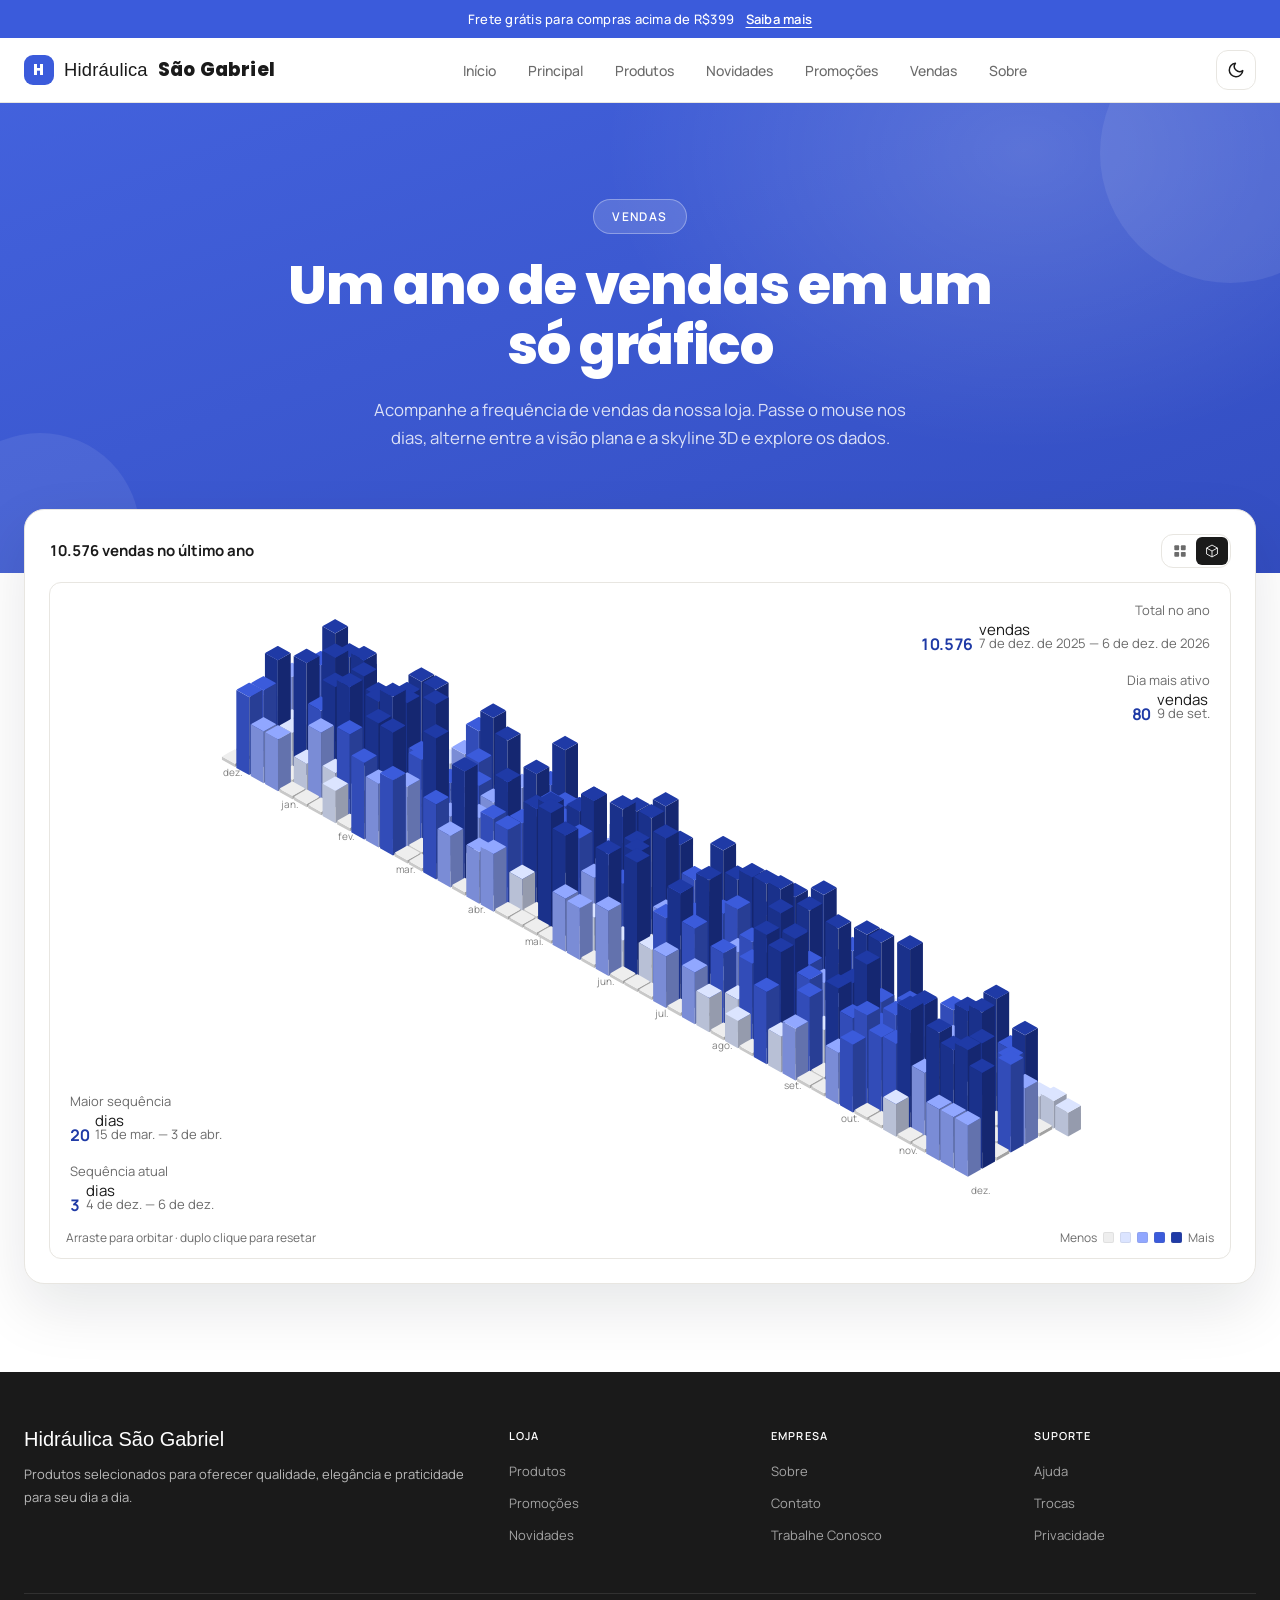
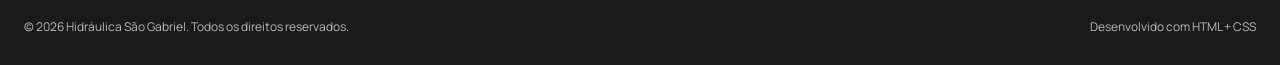
==== commit 0d778c4a: "Fix: alteração para funcionamento de pag vendas" ====
--- a/pages/contato.html
+++ b/pages/contato.html
@@ -371,6 +371,6 @@
     </div>
   </footer>
 
-  <script src="contribution-skyline.js" defer></script>
+  <script src="../js/contribution-skyline.js" defer></script>
 </body>
 </html>
